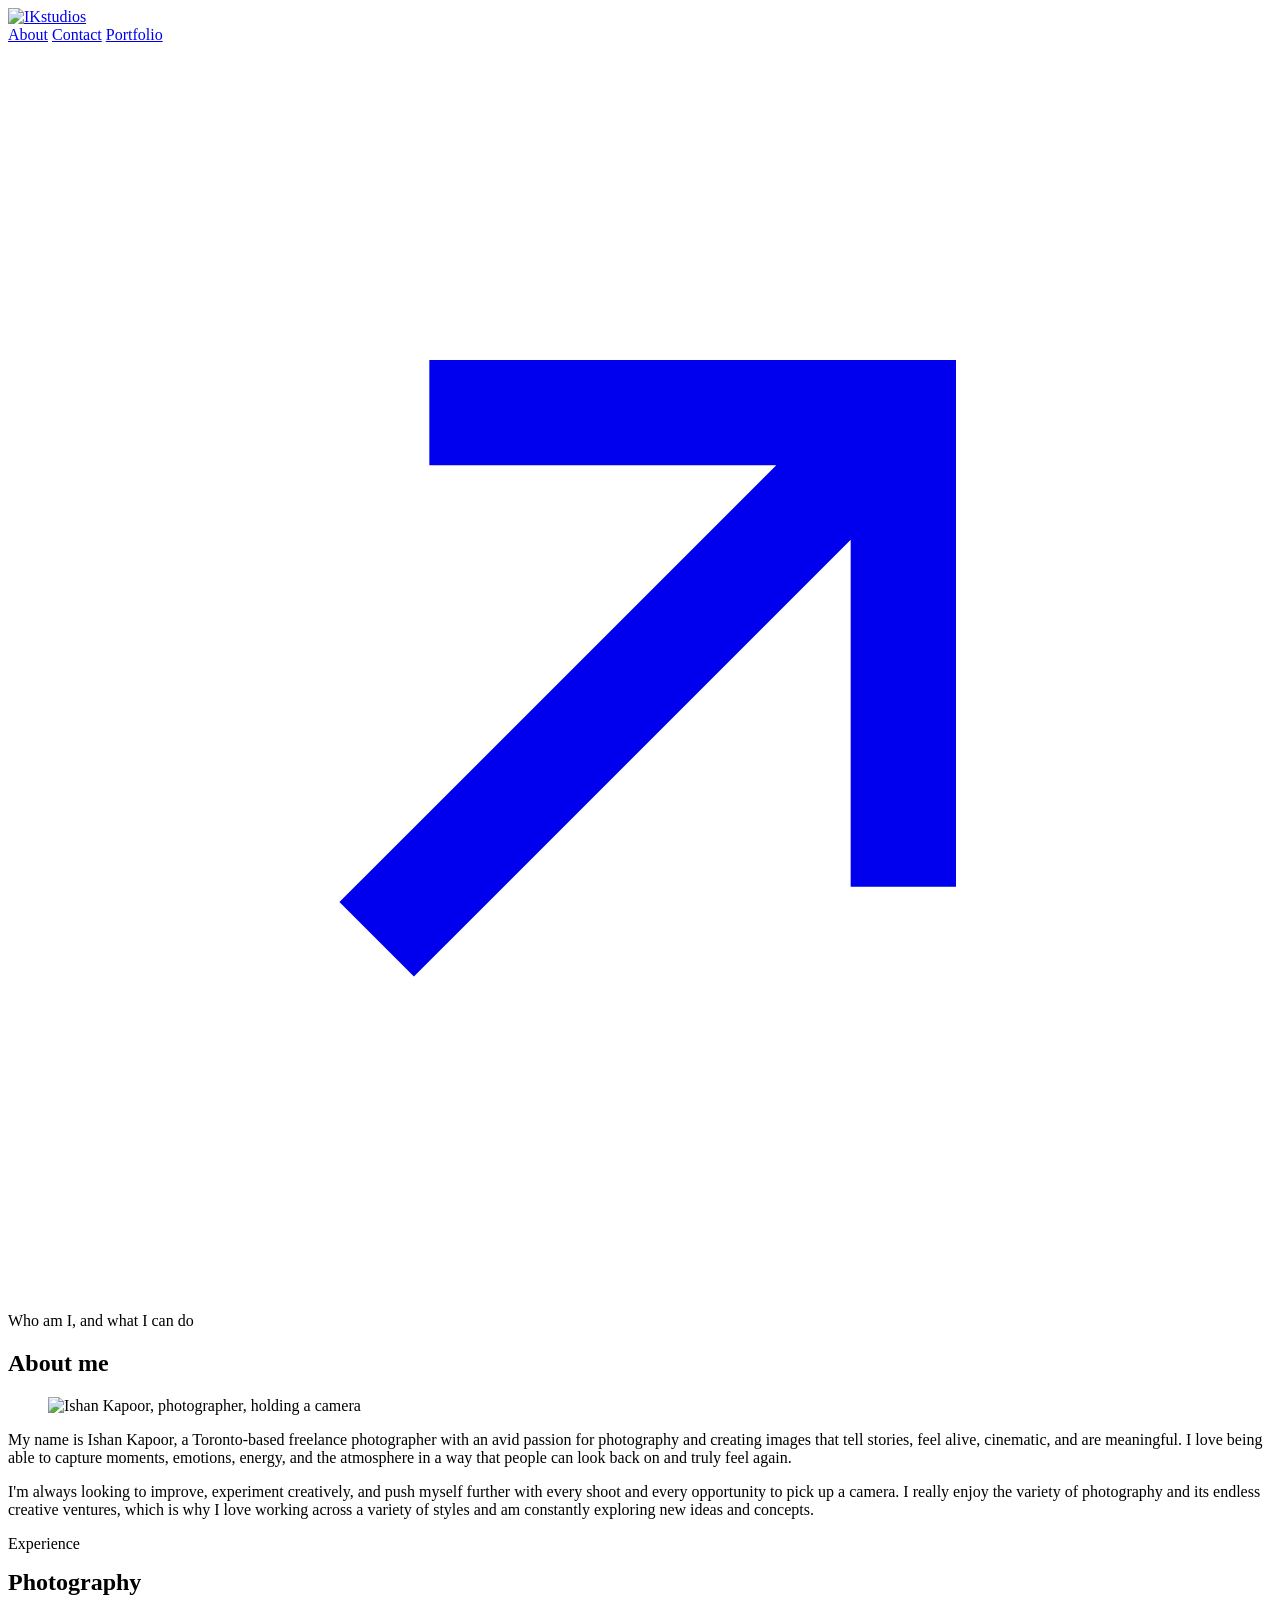
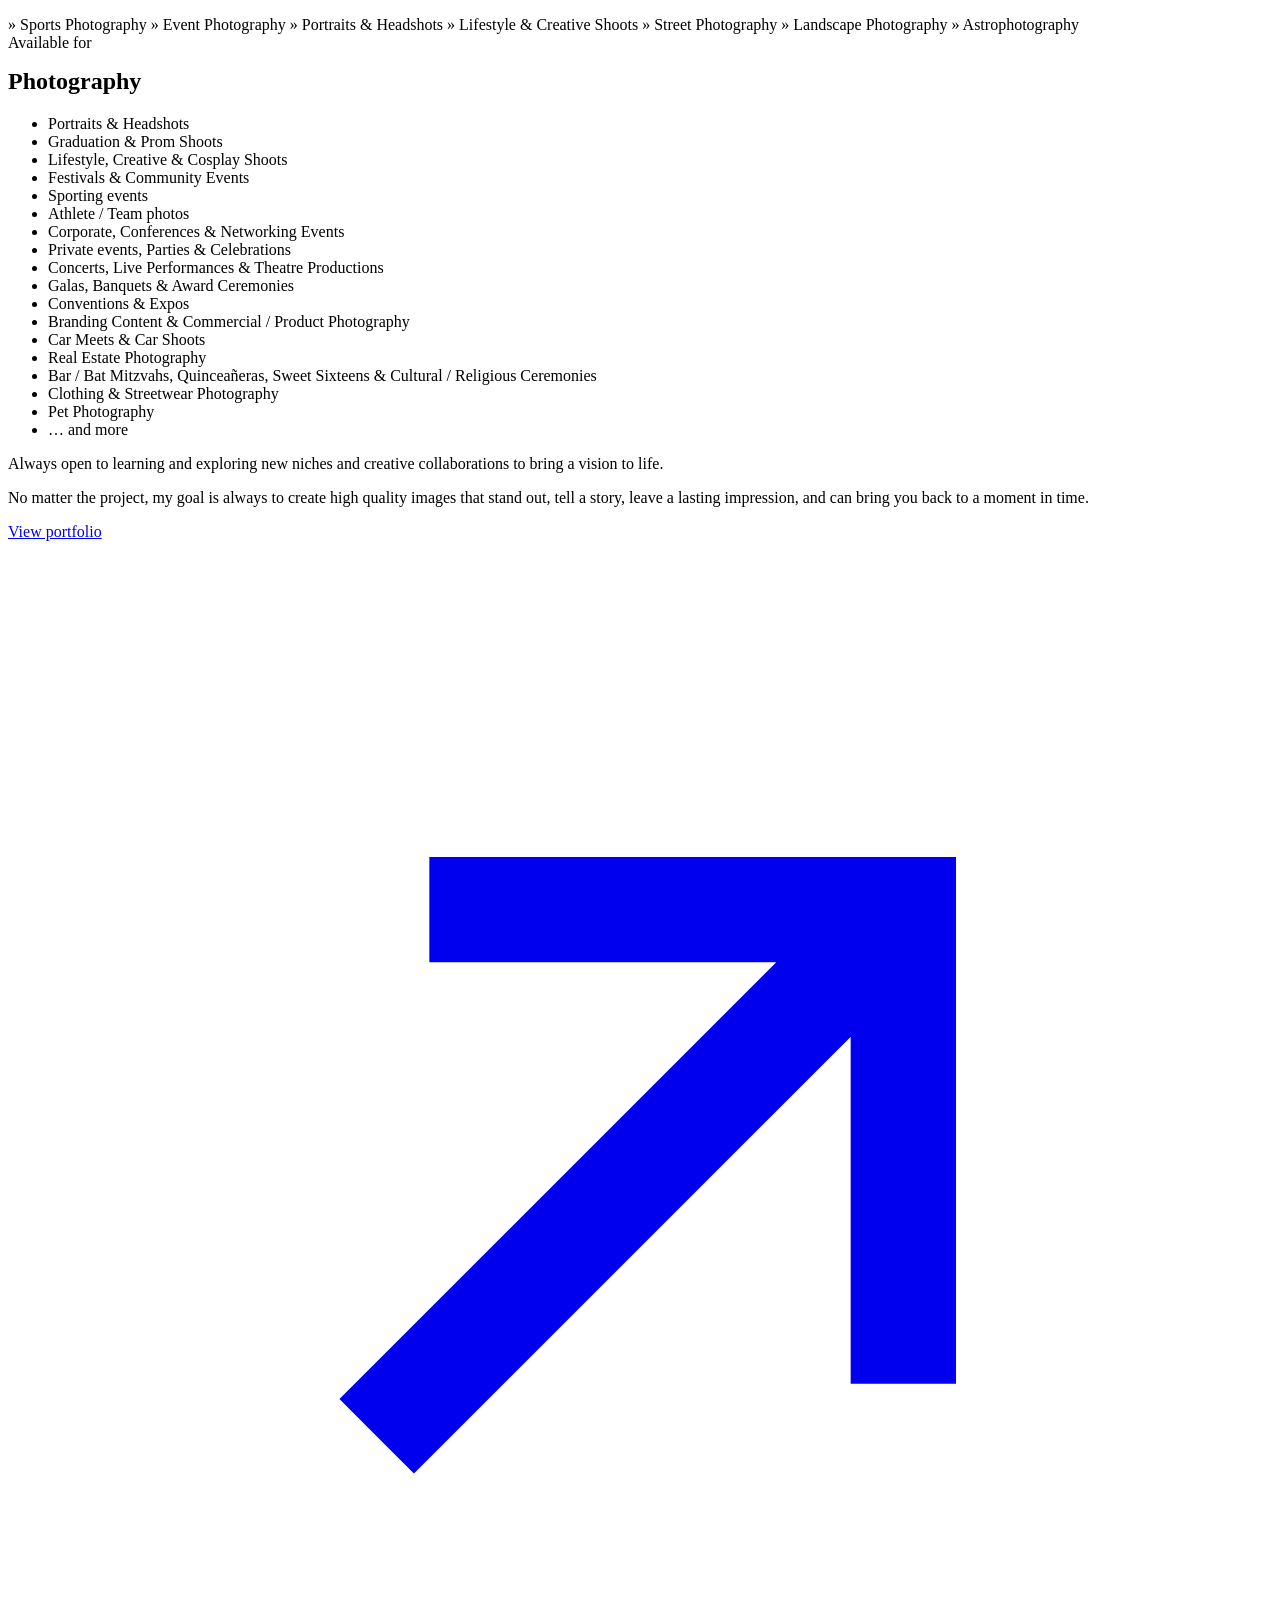
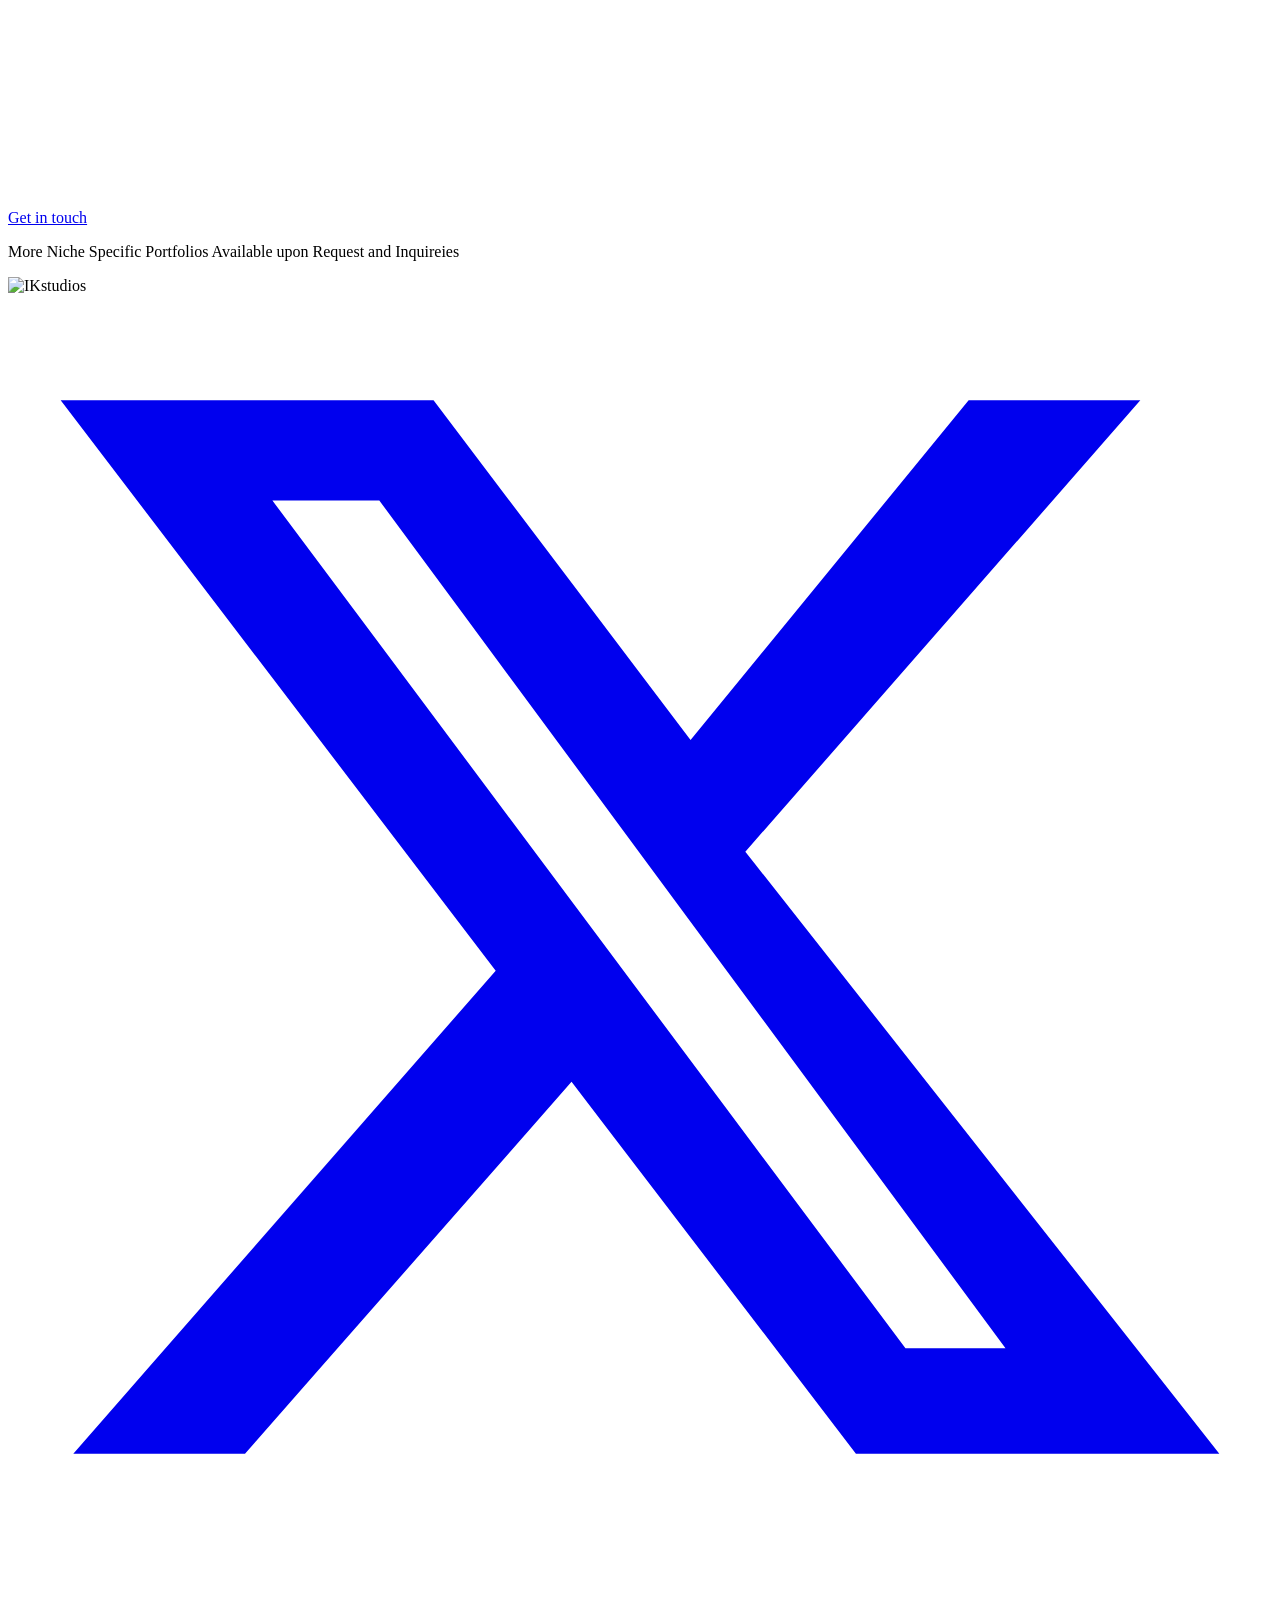
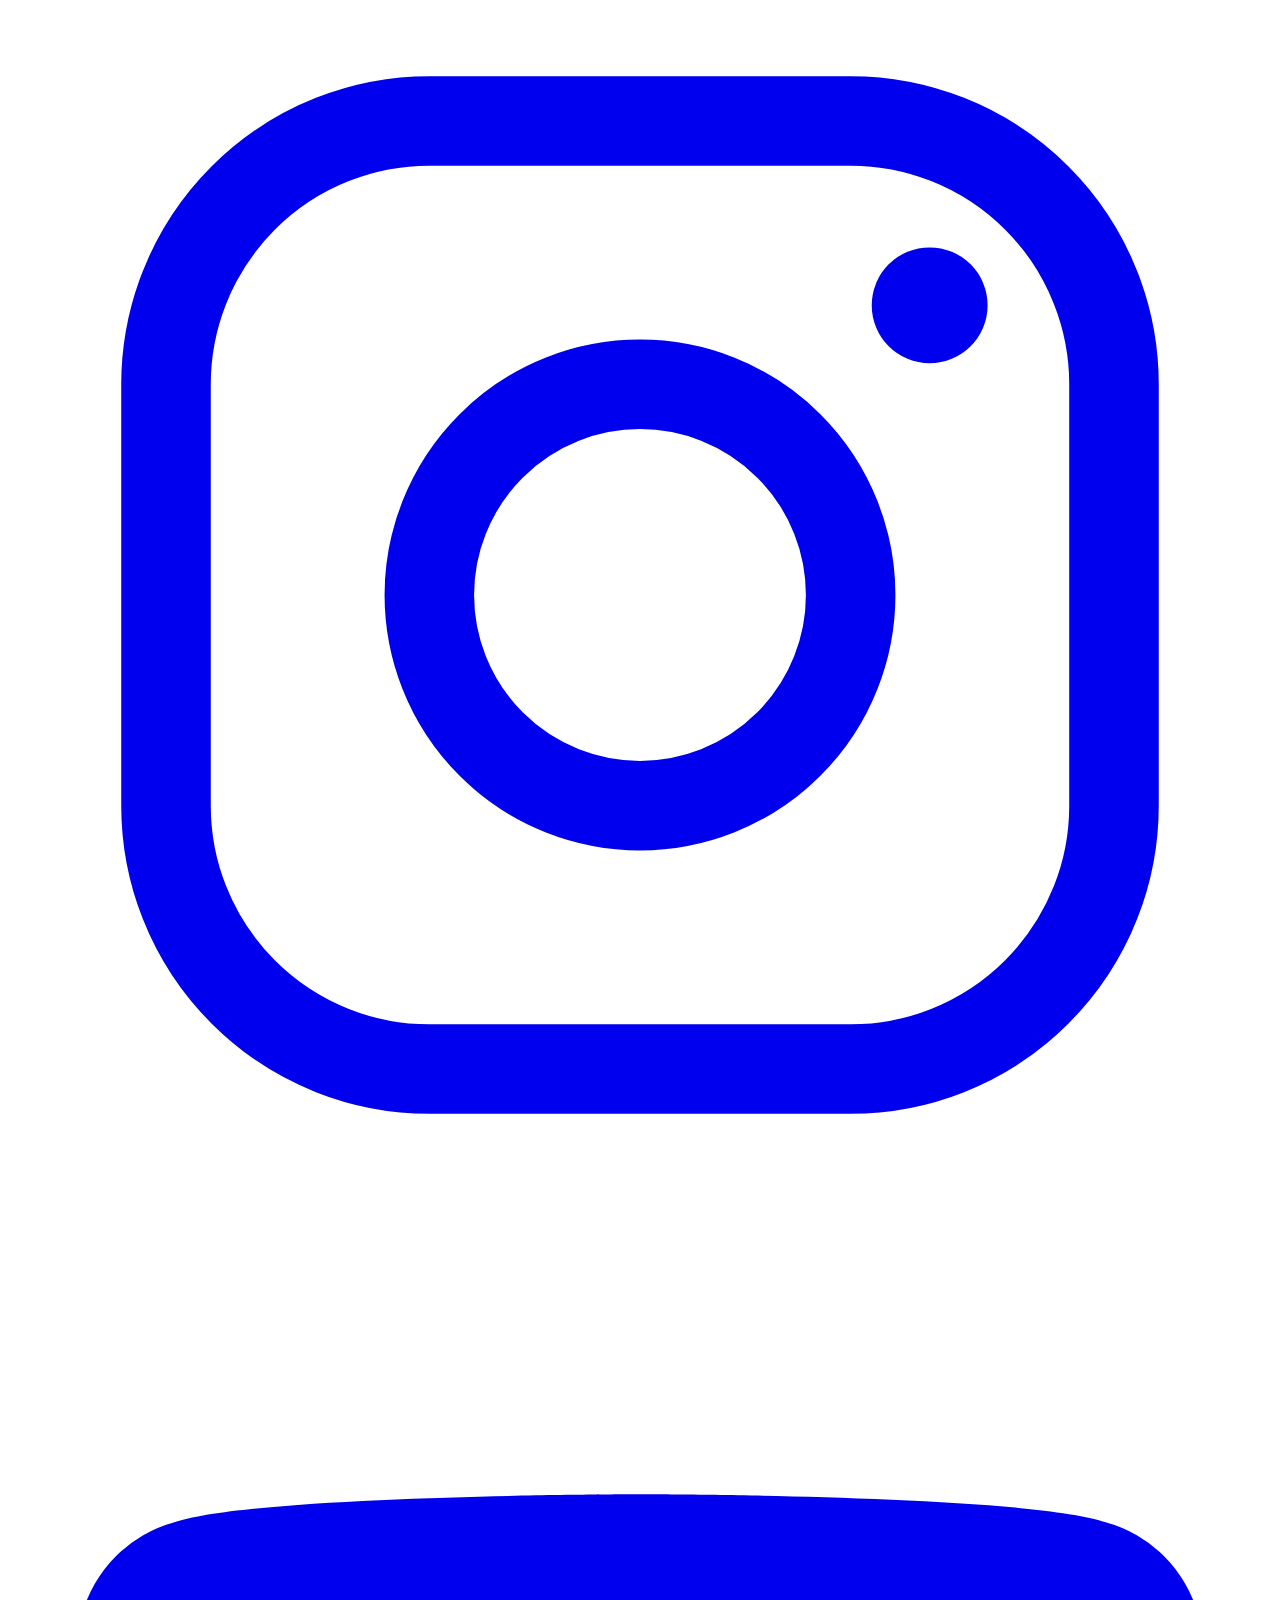
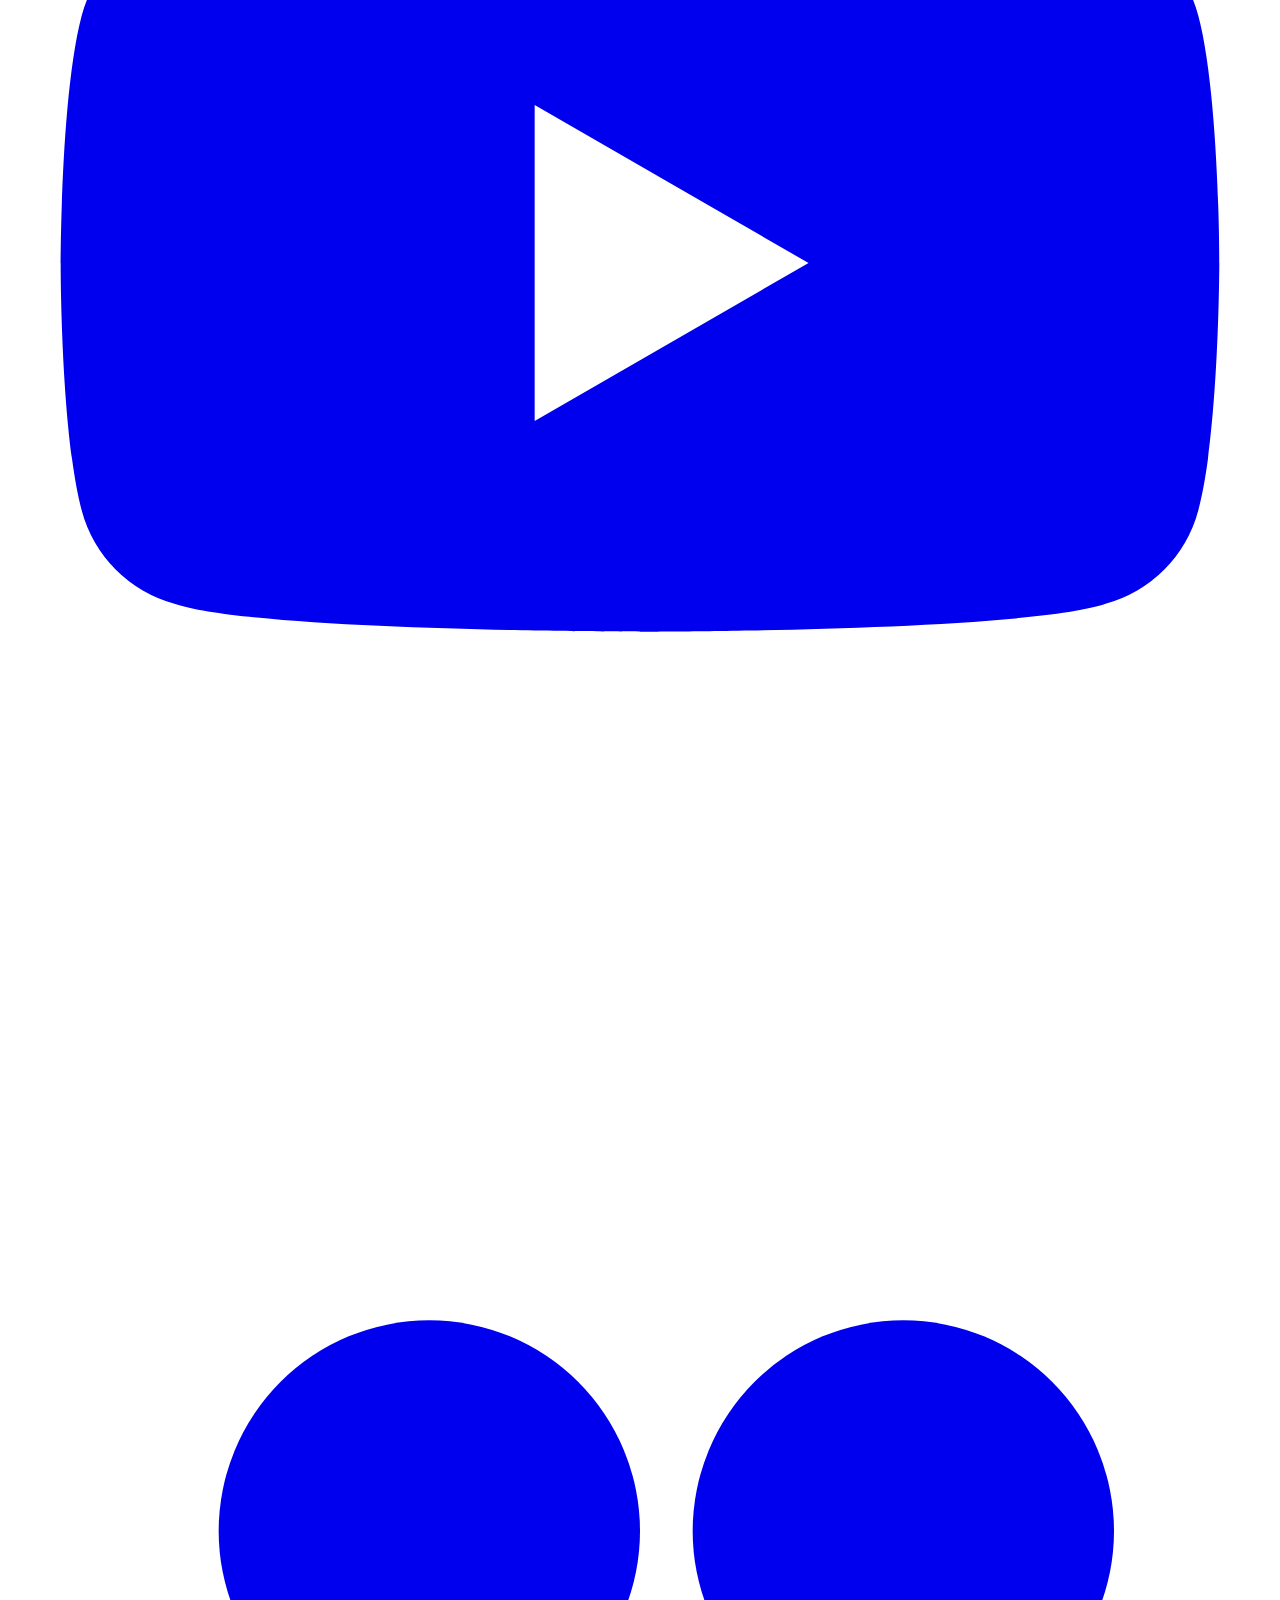
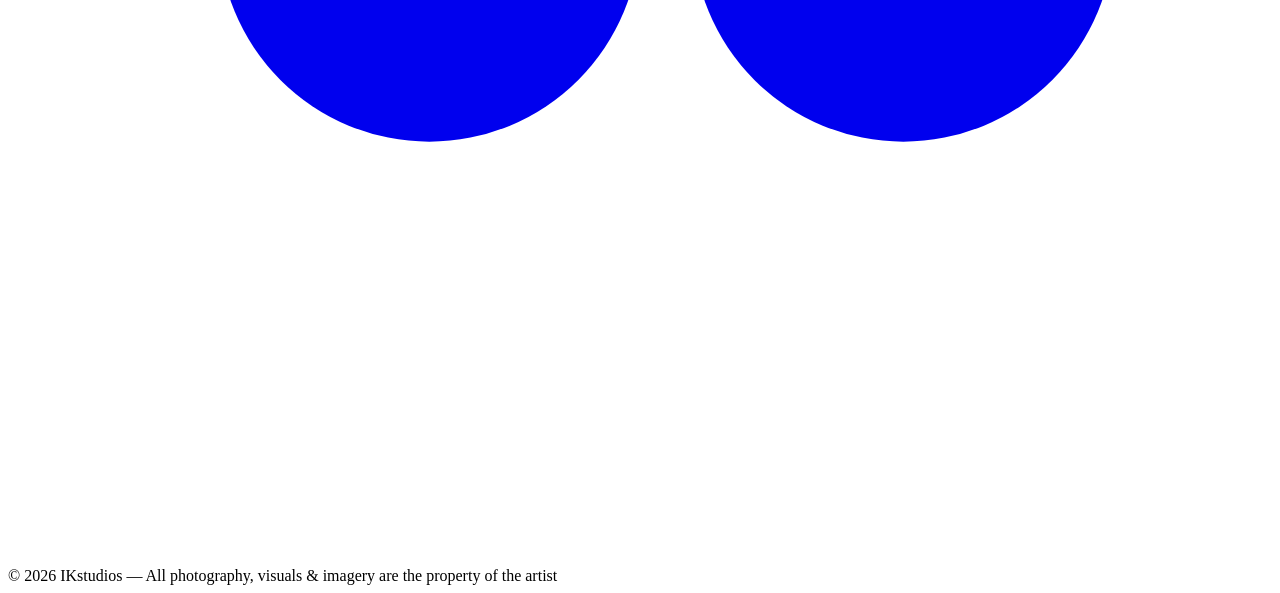
==== about.html @ ac799531 "Add files via upload" ====
<!DOCTYPE html>
<html lang="en">
<head>
<meta charset="UTF-8">
<meta name="viewport" content="width=device-width, initial-scale=1">
<title>About — IKstudios | Ishan Kapoor</title>
<meta name="description" content="Ishan Kapoor is a Toronto-based freelance photographer creating cinematic images that tell stories across sports, events, portraits, street, landscape and astrophotography.">
<link rel="icon" href="data:image/svg+xml,%3Csvg xmlns='http://www.w3.org/2000/svg' viewBox='0 0 32 32'%3E%3Crect width='32' height='32' rx='7' fill='%23000'/%3E%3Ctext x='16' y='22' font-family='Arial' font-size='15' font-weight='bold' fill='%230084ff' text-anchor='middle'%3EIK%3C/text%3E%3C/svg%3E">
<link rel="preconnect" href="https://fonts.googleapis.com">
<link rel="preconnect" href="https://fonts.gstatic.com" crossorigin>
<link href="https://fonts.googleapis.com/css2?family=Bricolage+Grotesque:opsz,wght@12..96,600;12..96,700;12..96,800&family=Manrope:wght@400;500;600;700&family=Space+Mono:wght@400;700&display=swap" rel="stylesheet">
<link rel="stylesheet" href="assets/css/styles.css">
</head>
<body>

<!-- ============ NAV ============ -->
<header class="nav">
  <div class="nav__inner">
    <a class="brand" href="index.html" aria-label="IKstudios home">
      <img class="brand__logo" src="assets/img/logo-mark.png" alt="IKstudios">
    </a>
    <nav class="nav__links" aria-label="Primary">
      <a href="about.html" data-page="about.html">About</a>
      <a href="contact.html" data-page="contact.html">Contact</a>
      <a class="ext" href="https://www.flickr.com/photos/vtkrrishblazephotography/albums" target="_blank" rel="noopener">
        Portfolio
        <svg viewBox="0 0 24 24" fill="none" stroke="currentColor" stroke-width="2"><path d="M7 17 17 7M8 7h9v9"/></svg>
      </a>
    </nav>
  </div>
</header>

<main class="page">

  <!-- ============ HEADER ============ -->
  <section class="pagehead">
    <div class="pagehead__leak" aria-hidden="true"></div>
    <div class="wrap">
      <span class="eyebrow">Who am I, and what I can do</span>
      <h1>About me</h1>
    </div>
  </section>

  <div class="reelband" aria-hidden="true"><div class="reel reel--band" data-reel></div></div>

  <!-- ============ INTRO ============ -->
  <section class="section">
    <div class="wrap">
      <div class="about__intro">
        <!-- ============ INTRO ============ -->
        <figure class="about__photo reveal">
          <img src="assets/img/about.jpg" alt="Ishan Kapoor,  photographer, holding a camera">
        </figure>

        <div class="prose reveal">
          <p>My name is Ishan Kapoor, a Toronto-based freelance photographer with an avid passion for photography and creating images that tell stories, feel alive, cinematic, and are meaningful. I love being able to capture moments, emotions, energy, and the atmosphere in a way that people can look back on and truly feel again.</p>
          <p>I'm always looking to improve, experiment creatively, and push myself further with every shoot and every opportunity to pick up a camera. I really enjoy the variety of photography and its endless creative ventures, which is why I love working across a variety of styles and am constantly exploring new ideas and concepts.</p>
        </div>
      </div>

      <!-- ============ SPECIALTIES ============ -->
      <div class="specialties reveal">
        <span class="eyebrow">Experience</span>
        <h2 style="margin-top:1rem">Photography</h2>
        <div class="chips">
          <span class="chip"><span class="n">&raquo;</span> Sports Photography</span>
          <span class="chip"><span class="n">&raquo;</span> Event Photography</span>
          <span class="chip"><span class="n">&raquo;</span> Portraits &amp; Headshots</span>
          <span class="chip"><span class="n">&raquo;</span> Lifestyle &amp; Creative Shoots</span>
          <span class="chip"><span class="n">&raquo;</span> Street Photography</span>
          <span class="chip"><span class="n">&raquo;</span> Landscape Photography</span>
          <span class="chip"><span class="n">&raquo;</span> Astrophotography</span>
        </div>
      </div>

      <!-- ============ SERVICES ============ -->
      <div class="services reveal">
        <span class="eyebrow">Available for</span>
        <h2 style="margin-top:1rem">Photography</h2>
        <ul class="services__grid">
          <li>Portraits &amp; Headshots</li>
          <li>Graduation &amp; Prom Shoots</li>
          <li>Lifestyle, Creative &amp; Cosplay Shoots</li>
          <li>Festivals &amp; Community Events</li>
          <li>Sporting events</li>
          <li>Athlete / Team photos</li>
          <li>Corporate, Conferences &amp; Networking Events</li>
          <li>Private events, Parties &amp; Celebrations</li>
          <li>Concerts, Live Performances &amp; Theatre Productions</li>
          <li>Galas, Banquets &amp; Award Ceremonies</li>
          <li>Conventions &amp; Expos</li>
          <li>Branding Content &amp; Commercial / Product Photography</li>
          <li>Car Meets &amp; Car Shoots</li>
          <li>Real Estate Photography</li>
          <li>Bar / Bat Mitzvahs, Quinceañeras, Sweet Sixteens &amp; Cultural / Religious Ceremonies</li>
          <li>Clothing &amp; Streetwear Photography</li>
          <li>Pet Photography</li>
          <li>… and more</li>
        </ul>
        <p class="services__note">Always open to learning and exploring new niches and creative collaborations to bring a vision to life.</p>
      </div>

      <!-- ============ CLOSING ============ -->
      <div class="about__closing reveal">
        <p>No matter the project, my goal is always to create high quality images that stand out, tell a story, leave a lasting impression, and can bring you back to a moment in time.</p>
        <div class="cta">
          <a class="btn btn--primary" href="https://www.flickr.com/photos/vtkrrishblazephotography/albums" target="_blank" rel="noopener">
            View portfolio
            <svg viewBox="0 0 24 24" fill="none" stroke="currentColor" stroke-width="2"><path d="M7 17 17 7M8 7h9v9"/></svg>
          </a>
          <a class="btn btn--ghost" href="contact.html">Get in touch</a>
        </div>
        <p class="small">More Niche Specific Portfolios Available upon Request and Inquireies</p>
      </div>
    </div>
  </section>
</main>

<!-- ============ FOOTER ============ -->
<footer class="footer">
  <div class="wrap footer__inner">
    <div>
      <img class="footer__logo" src="assets/img/logo.png" alt="IKstudios">
    </div>
    <nav class="socials" aria-label="Social links">
      <a href="https://x.com/_ikstudios_" target="_blank" rel="noopener" aria-label="X"><svg viewBox="0 0 24 24" fill="currentColor"><path d="M18.24 2H21.5l-7.5 8.57L23 22h-6.9l-5.4-7.06L4.5 22H1.24l8.02-9.17L1 2h7.08l4.88 6.45L18.24 2Zm-1.2 18h1.9L7.05 3.9H5.02l12.02 16.1Z"/></svg></a>
      <a href="https://www.instagram.com/_ikstudios_/" target="_blank" rel="noopener" aria-label="Instagram"><svg viewBox="0 0 24 24" fill="none" stroke="currentColor" stroke-width="1.7"><rect x="3" y="3" width="18" height="18" rx="5"/><circle cx="12" cy="12" r="4"/><circle cx="17.5" cy="6.5" r="1.1" fill="currentColor" stroke="none"/></svg></a>
      <a href="https://www.youtube.com/@ikstudios23" target="_blank" rel="noopener" aria-label="YouTube"><svg viewBox="0 0 24 24" fill="currentColor"><path d="M23 12s0-3.2-.4-4.7a2.5 2.5 0 0 0-1.76-1.77C19.28 5 12 5 12 5s-7.28 0-8.84.53A2.5 2.5 0 0 0 1.4 7.3C1 8.8 1 12 1 12s0 3.2.4 4.7a2.5 2.5 0 0 0 1.76 1.77C4.72 19 12 19 12 19s7.28 0 8.84-.53a2.5 2.5 0 0 0 1.76-1.77C23 15.2 23 12 23 12Zm-13 3V9l5.2 3L10 15Z"/></svg></a>
      <a href="https://www.flickr.com/people/vtkrrishblazephotography/" target="_blank" rel="noopener" aria-label="Flickr"><svg viewBox="0 0 24 24" fill="currentColor"><circle cx="8" cy="12" r="4"/><circle cx="17" cy="12" r="4"/></svg></a>
    </nav>
    <div class="footer__legal">© <span data-year>2026</span> IKstudios — All photography, visuals  &amp; imagery are the property of the artist</div>
  </div>
</footer>

<script src="assets/js/config.js"></script>
<script src="assets/js/filmreel.js"></script>
<script src="assets/js/main.js"></script>
</body>
</html>
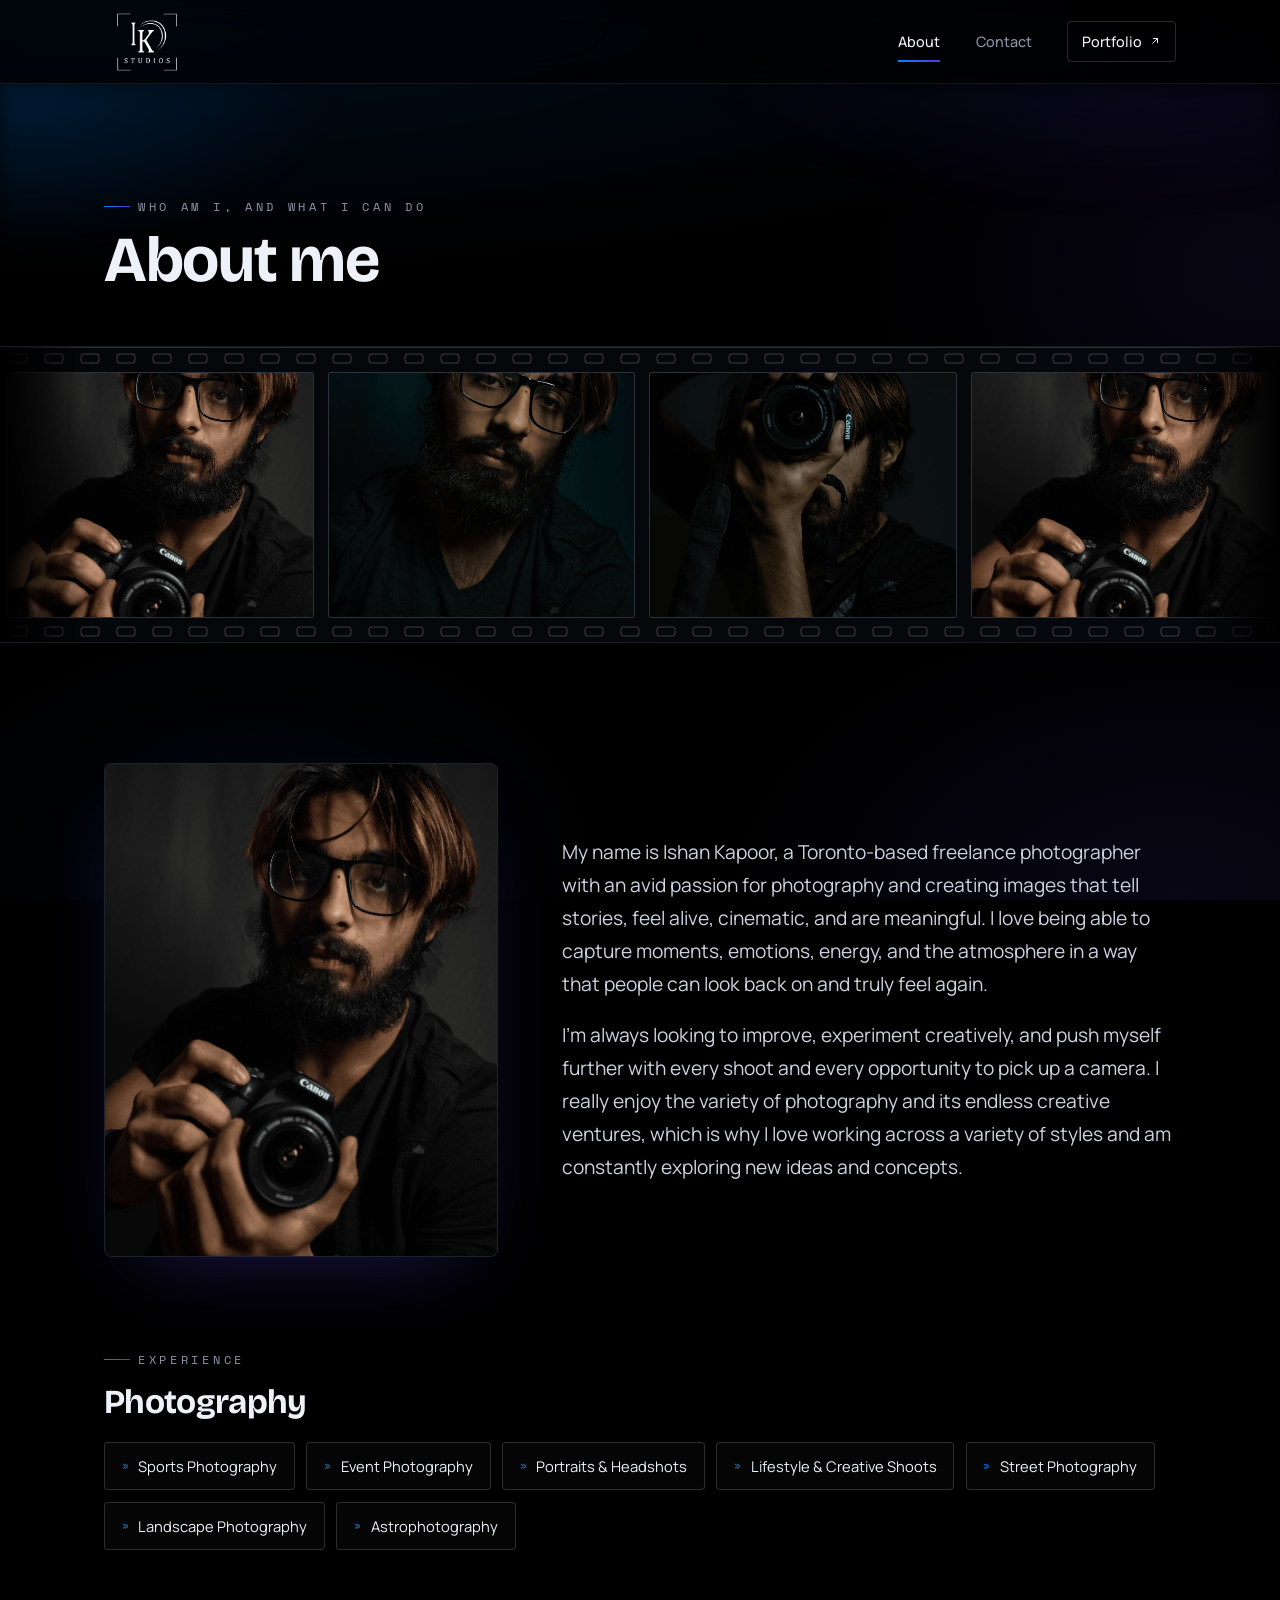
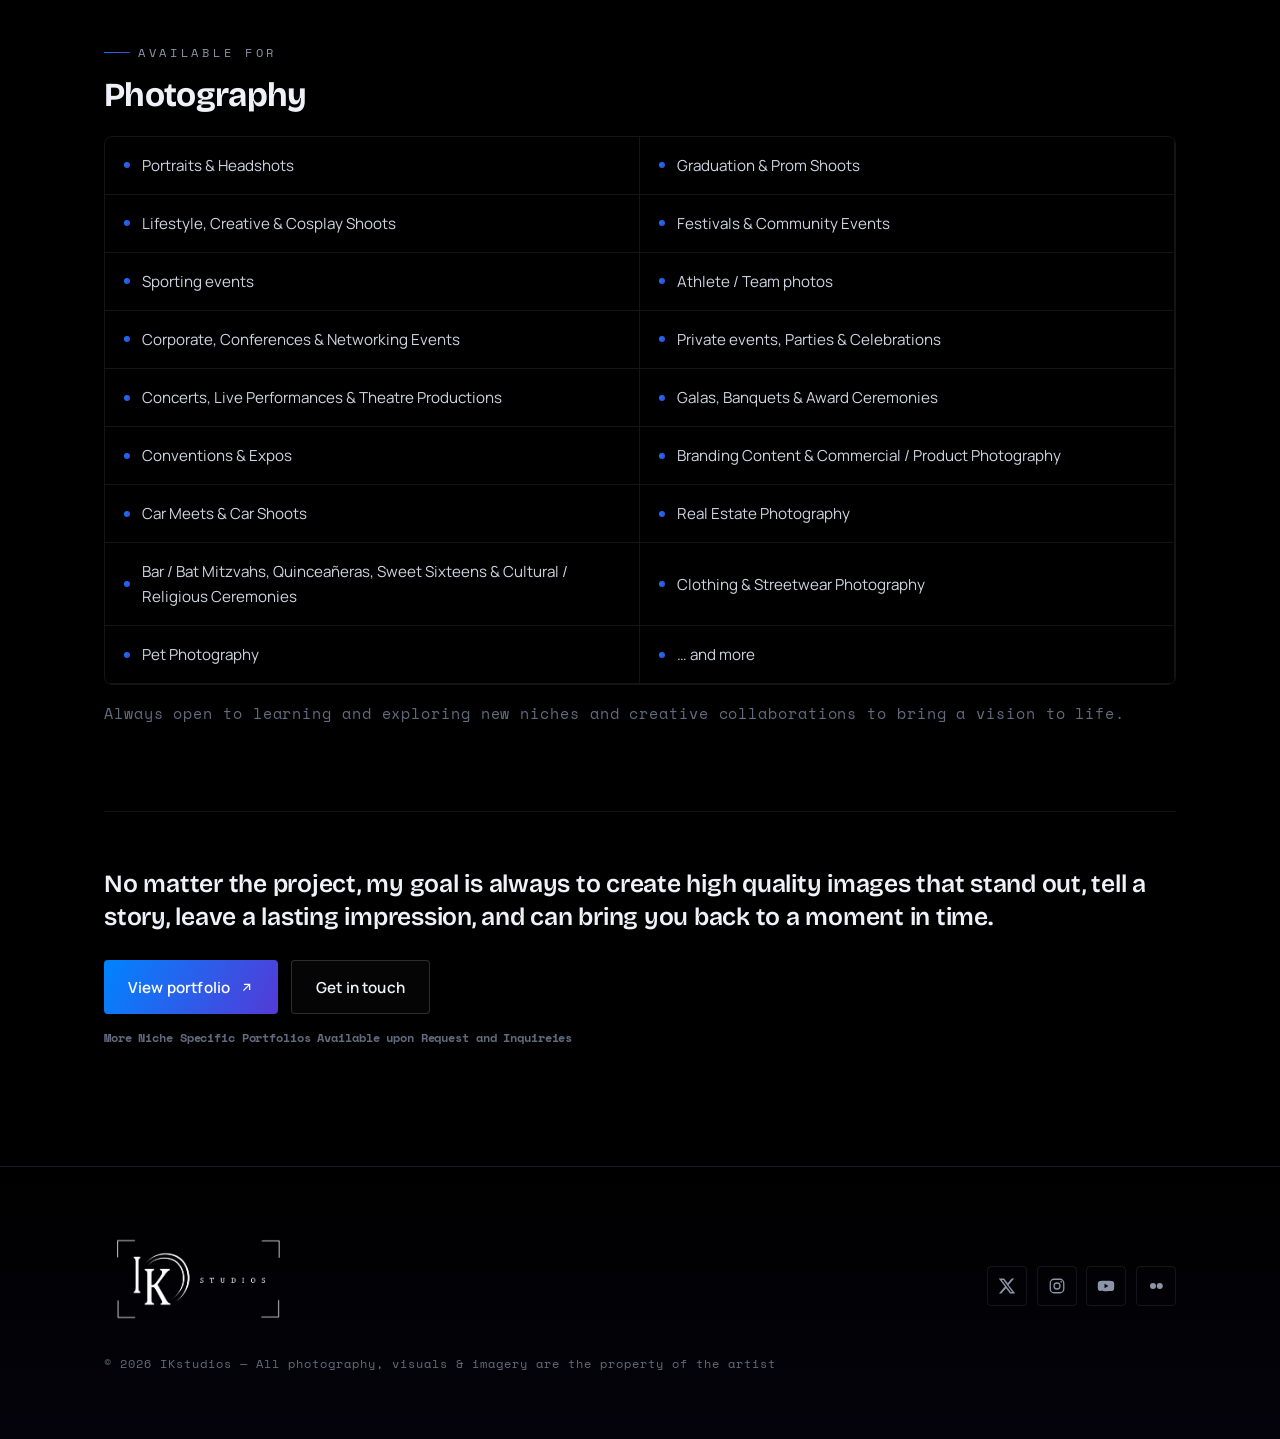
==== commit ff476392: "Add files via upload" ====
--- a/about.html
+++ b/about.html
@@ -3,8 +3,8 @@
 <head>
 <meta charset="UTF-8">
 <meta name="viewport" content="width=device-width, initial-scale=1">
-<title>About — IKstudios | Ishan Kapoor</title>
-<meta name="description" content="Ishan Kapoor is a Toronto-based freelance photographer creating cinematic images that tell stories across sports, events, portraits, street, landscape and astrophotography.">
+<title>About — IKstudios</title>
+<meta name="description" content="What is IKstudios.">
 <link rel="icon" href="data:image/svg+xml,%3Csvg xmlns='http://www.w3.org/2000/svg' viewBox='0 0 32 32'%3E%3Crect width='32' height='32' rx='7' fill='%23000'/%3E%3Ctext x='16' y='22' font-family='Arial' font-size='15' font-weight='bold' fill='%230084ff' text-anchor='middle'%3EIK%3C/text%3E%3C/svg%3E">
 <link rel="preconnect" href="https://fonts.googleapis.com">
 <link rel="preconnect" href="https://fonts.gstatic.com" crossorigin>
--- a/assets/css/styles.css
+++ b/assets/css/styles.css
@@ -0,0 +1,530 @@
+/* ============================================================
+   IKSTUDIOS — Ishan Kapoor
+   Design system + components
+   Palette: black #000000 / blue #0084ff / purple #543ad6
+   Type:  Bricolage Grotesque (display) · Manrope (body) · Space Mono (data)
+   ============================================================ */
+
+/* ---------- Tokens ---------- */
+:root{
+  /* color */
+  --ink:#000000;
+  --panel:#07090f;
+  --panel-2:#0b0f18;
+  --line:rgba(255,255,255,.08);
+  --line-strong:rgba(255,255,255,.16);
+  --paper:#eef2f8;
+  --muted:#8b95a7;
+  --muted-2:#616b7e;
+
+  --blue:#0084ff;
+  --purple:#543ad6;
+  --blue-soft:rgba(0,132,255,.14);
+  --blue-glow:rgba(0,132,255,.55);
+  --purple-glow:rgba(84,58,214,.45);
+  --grad:linear-gradient(118deg,var(--blue) 0%,var(--purple) 100%);
+  --grad-soft:linear-gradient(118deg,rgba(0,132,255,.16),rgba(84,58,214,.16));
+
+  /* type */
+  --f-display:"Bricolage Grotesque","Manrope",system-ui,sans-serif;
+  --f-body:"Manrope",system-ui,-apple-system,Segoe UI,Roboto,sans-serif;
+  --f-mono:"Space Mono","SFMono-Regular",Menlo,Consolas,monospace;
+
+  /* rhythm */
+  --r:8px;
+  --r-sm:4px;
+  --nav-h:84px;
+  --edge:clamp(20px,5vw,64px);      /* page side padding */
+  --maxw:1200px;
+  --ease:cubic-bezier(.22,.61,.36,1);
+}
+
+/* ---------- Reset ---------- */
+*,*::before,*::after{box-sizing:border-box;margin:0;padding:0}
+html{scroll-behavior:smooth;-webkit-text-size-adjust:100%}
+body{
+  font-family:var(--f-body);
+  background:var(--ink);
+  color:var(--paper);
+  line-height:1.65;
+  font-weight:400;
+  -webkit-font-smoothing:antialiased;
+  text-rendering:optimizeLegibility;
+  overflow-x:hidden;
+  min-height:100vh;
+}
+img{display:block;max-width:100%;height:auto}
+a{color:inherit;text-decoration:none}
+button{font-family:inherit;cursor:pointer;border:none;background:none;color:inherit}
+::selection{background:var(--blue);color:#fff}
+
+/* subtle blue/purple ambience over the black — sits behind all content */
+body::before{
+  content:"";position:fixed;inset:0;z-index:-1;pointer-events:none;
+  background:
+    radial-gradient(158% 48% at 6% 2%,rgba(0,132,255,.10),transparent 60%),
+    radial-gradient(50% 50% at 98% 30%,rgba(84,58,214,.09),transparent 62%),
+    radial-gradient(60% 55% at 92% 100%,rgba(84,58,214,.10),transparent 60%),
+    radial-gradient(45% 45% at 20% 96%,rgba(0,132,255,.06),transparent 60%);
+}
+
+/* ---------- Type primitives ---------- */
+.eyebrow{
+  font-family:var(--f-mono);
+  font-size:.72rem;
+  letter-spacing:.32em;
+  text-transform:uppercase;
+  color:var(--muted);
+  display:inline-flex;
+  align-items:center;
+  gap:.7em;
+}
+.eyebrow::before{
+  content:"";
+  width:26px;height:1px;
+  background:var(--grad);
+  display:inline-block;
+}
+h1,h2,h3{font-family:var(--f-display);font-weight:700;line-height:1.04;letter-spacing:-.02em}
+.mono{font-family:var(--f-mono)}
+
+/* ---------- Layout helpers ---------- */
+.wrap{width:100%;max-width:var(--maxw);margin-inline:auto;padding-inline:var(--edge)}
+.section{padding-block:clamp(64px,10vw,120px);position:relative}
+.stack>*+*{margin-top:1.1rem}
+
+/* ============================================================
+   NAV
+   ============================================================ */
+.nav{
+  position:fixed;top:0;left:0;right:0;z-index:60;
+  height:var(--nav-h);
+  display:flex;align-items:center;
+  background:rgba(0,0,0,.55);
+  backdrop-filter:blur(14px) saturate(120%);
+  -webkit-backdrop-filter:blur(14px) saturate(120%);
+  border-bottom:1px solid var(--line);
+  transition:background .3s var(--ease),border-color .3s var(--ease);
+}
+.nav__inner{width:100%;max-width:var(--maxw);margin-inline:auto;padding-inline:var(--edge);
+  display:flex;align-items:center;justify-content:space-between;gap:1rem}
+.brand{display:inline-flex;align-items:center;gap:.6rem;letter-spacing:.02em}
+.brand__mark{
+  width:34px;height:34px;flex:none;border-radius:6px;
+  display:grid;place-items:center;
+  background:var(--panel-2);
+  border:1px solid var(--line-strong);
+  position:relative;overflow:hidden;
+}
+.brand__mark::after{content:"";position:absolute;inset:0;background:var(--grad);opacity:.16}
+.brand__mark span{font-family:var(--f-display);font-weight:800;font-size:.95rem;position:relative;z-index:1}
+.brand__name{font-family:var(--f-display);font-weight:700;font-size:1.02rem;letter-spacing:.06em}
+.brand__name b{background:var(--grad);-webkit-background-clip:text;background-clip:text;color:transparent}
+/* If you add a logo image, use: <img class="brand__logo" src="assets/img/logo.png" alt="IKstudios"> */
+.brand__logo{height:clamp(86px,7.5vw,66px);width:auto;display:block}
+
+.nav__links{display:flex;align-items:center;gap:clamp(1rem,3vw,2.2rem)}
+.nav__links a{
+  font-size:.9rem;font-weight:500;color:var(--muted);
+  position:relative;padding:.4rem 0;
+  transition:color .25s var(--ease);
+}
+.nav__links a:hover{color:var(--paper)}
+.nav__links a::after{
+  content:"";position:absolute;left:0;bottom:-2px;height:2px;width:0;
+  background:var(--grad);transition:width .28s var(--ease);
+}
+.nav__links a:hover::after,.nav__links a[aria-current="page"]::after{width:100%}
+.nav__links a[aria-current="page"]{color:var(--paper)}
+.nav__links a.ext::after{display:none}
+.nav__links a.ext{
+  color:var(--paper);
+  border:1px solid var(--line-strong);border-radius:var(--r-sm);
+  padding:.5rem .9rem;
+  display:inline-flex;align-items:center;gap:.4rem;
+  transition:border-color .25s var(--ease),background .25s var(--ease);
+}
+.nav__links a.ext:hover{border-color:var(--blue);background:var(--blue-soft)}
+.nav__links a.ext svg{width:12px;height:12px}
+
+/* ============================================================
+   BUTTONS
+   ============================================================ */
+.btn{
+  --pad-y:.85rem;--pad-x:1.5rem;
+  display:inline-flex;align-items:center;justify-content:center;gap:.55rem;
+  padding:var(--pad-y) var(--pad-x);
+  font-family:var(--f-body);font-weight:600;font-size:.95rem;letter-spacing:.01em;
+  border-radius:var(--r-sm);
+  transition:transform .22s var(--ease),box-shadow .28s var(--ease),
+             border-color .25s var(--ease),background .25s var(--ease);
+  will-change:transform;
+  white-space:nowrap;
+}
+.btn svg{width:15px;height:15px;flex:none}
+.btn:focus-visible{outline:2px solid var(--blue);outline-offset:3px}
+
+.btn--primary{
+  color:#fff;
+  background:var(--grad);
+  box-shadow:0 0 0 0 var(--blue-glow);
+}
+.btn--primary:hover{transform:translateY(-2px);box-shadow:0 12px 34px -12px var(--blue-glow)}
+
+.btn--ghost{
+  color:var(--paper);
+  border:1px solid var(--line-strong);
+  background:rgba(255,255,255,.02);
+}
+.btn--ghost:hover{transform:translateY(-2px);border-color:var(--blue);
+  box-shadow:0 12px 30px -16px var(--blue-glow);background:var(--blue-soft)}
+
+.btn--block{width:100%}
+
+/* ============================================================
+   HOME — HERO with film-reel background
+   ============================================================ */
+.hero{
+  position:relative;
+  min-height:100vh;
+  min-height:100svh;
+  display:grid;
+  place-items:center;
+  padding-top:var(--nav-h);
+  overflow:hidden;
+  isolation:isolate;
+}
+
+/* moving reel layer */
+.hero__bg{position:absolute;inset:0;z-index:0;overflow:hidden}
+/* dark scrim so text always reads over the moving photos */
+.hero__scrim{
+  position:absolute;inset:0;z-index:1;pointer-events:none;
+  background:
+    radial-gradient(120% 90% at 50% 44%,rgba(0,0,0,.20) 0%,rgba(0,0,0,.58) 62%,rgba(0,0,0,.92) 100%),
+    linear-gradient(180deg,rgba(0,0,0,.78) 0%,rgba(0,0,0,.16) 32%,rgba(0,0,0,.42) 78%,#000 100%);
+}
+/* blue→purple cinematic light-leak — the signature tie between palette + film */
+.hero__leak{
+  position:absolute;inset:-10%;z-index:2;pointer-events:none;
+  background:
+    radial-gradient(46% 56% at 12% 16%,rgba(0,132,255,.72),transparent 70%),
+    radial-gradient(52% 62% at 88% 86%,rgba(84,58,214,.68),transparent 72%);
+  opacity:.33;mix-blend-mode:screen;filter:blur(22px);
+}
+
+.hero__content{
+  position:relative;z-index:3;
+  text-align:center;
+  display:flex;flex-direction:column;align-items:center;
+  padding:calc(var(--nav-h) + 24px) var(--edge) 96px;
+  width:100%;max-width:640px;margin-inline:auto;
+}
+
+/* portrait */
+.portrait{
+  position:relative;width:clamp(140px,20vw,190px);aspect-ratio:1;margin-bottom:1.6rem;
+  border-radius:14px;padding:2px;background:var(--grad);
+  box-shadow:0 20px 60px -24px var(--blue-glow);
+}
+.portrait__inner{
+  width:100%;height:100%;border-radius:12px;overflow:hidden;
+  background:var(--panel-2);display:grid;place-items:center;position:relative;
+}
+.portrait__inner img{width:100%;height:100%;object-fit:cover}
+.portrait__ph{display:flex;flex-direction:column;align-items:center;gap:.5rem;color:var(--muted-2);padding:1rem;text-align:center}
+.portrait__ph svg{width:34px;height:34px;opacity:.6}
+.portrait__ph small{font-family:var(--f-mono);font-size:.6rem;letter-spacing:.12em;line-height:1.5}
+
+/* hero portrait — sits above the lockup on small screens, anchored to the side on large ones */
+.hero__portrait{display:flex;justify-content:center;margin-bottom:2rem}
+.hero__portrait .portrait{width:clamp(150px,44vw,215px);aspect-ratio:4/5;margin:0}
+@media (min-width:1080px){
+  .hero__portrait{
+    position:absolute;z-index:2;top:50%;right:clamp(24px,5vw,72px);
+    transform:translateY(-50%);margin:0;pointer-events:none;
+  }
+  .hero__portrait .portrait{width:clamp(220px,20vw,300px)}
+}
+
+/* brand lockup in hero */
+.hero__logo{margin-bottom:1rem}
+.hero__logo img{height:clamp(88px,20vw,208px);width:auto;margin-inline:auto;display:block;
+  filter:drop-shadow(0 22px 55px rgba(0,132,255,.20))}
+.hero__wordmark{
+  font-family:var(--f-display);font-weight:800;
+  font-size:clamp(1.6rem,4.5vw,2.5rem);letter-spacing:.14em;
+  line-height:1;margin-bottom:.2rem;
+}
+.hero__wordmark b{background:var(--grad);-webkit-background-clip:text;background-clip:text;color:transparent}
+.hero__sub{font-family:var(--f-mono);font-size:.7rem;letter-spacing:.34em;color:var(--muted);text-transform:uppercase;margin-bottom:1.6rem}
+
+/* tagline */
+.tagline{
+  font-family:var(--f-display);font-weight:600;
+  font-size:clamp(.9rem,3vw,1.55rem);
+  letter-spacing:.01em;line-height:1.2;
+  white-space:nowrap;max-width:none;margin:0 auto 1.9rem;color:#dfe4ee;
+}
+.tagline .dot{color:#fff;-webkit-text-fill-color:#fff}
+
+.hero__cta{display:flex;flex-wrap:wrap;gap:.8rem;justify-content:center}
+
+/* scroll cue */
+.scrollcue{
+  position:absolute;left:50%;bottom:26px;transform:translateX(-50%);z-index:2;
+  font-family:var(--f-mono);font-size:.6rem;letter-spacing:.3em;color:var(--muted-2);
+  text-transform:uppercase;display:flex;flex-direction:column;align-items:center;gap:.6rem;
+}
+.scrollcue span{width:1px;height:34px;background:linear-gradient(var(--muted-2),transparent);animation:cue 2.2s var(--ease) infinite}
+@keyframes cue{0%{transform:scaleY(0);transform-origin:top}45%{transform:scaleY(1);transform-origin:top}
+  55%{transform:scaleY(1);transform-origin:bottom}100%{transform:scaleY(0);transform-origin:bottom}}
+
+/* ---------- FILM REEL ---------- */
+.reel{
+  position:absolute;left:-8%;right:-8%;width:116%;
+  display:flex;
+  filter:brightness(.92) saturate(1.14) contrast(1.04);
+}
+.reel--top{top:16%;transform:rotate(-7deg);opacity:1}
+.reel--bot{bottom:12%;transform:rotate(-7deg);opacity:.92;filter:brightness(.84) saturate(1.14) contrast(1.04) blur(.3px)}
+
+.strip{
+  display:flex;flex:none;
+  padding:24px 0;
+  background:linear-gradient(90deg,#050609,#090b12,#050609);
+  border-block:1px solid var(--line-strong);
+  animation:reeldrift linear infinite;
+  will-change:transform;
+}
+.reel--top .strip{animation-duration:64s;animation-direction:normal}
+.reel--bot .strip{animation-duration:88s;animation-direction:reverse}
+
+/* perforations (film sprocket holes) — 70mm gauge */
+.strip{position:relative}
+.strip::before,.strip::after{
+  content:"";position:absolute;left:0;right:0;height:15px;
+  background-image:url("data:image/svg+xml,%3Csvg xmlns='http://www.w3.org/2000/svg' width='36' height='15'%3E%3Crect x='9' y='3' width='18' height='9' rx='2.5' fill='none' stroke='rgba(255,255,255,0.22)' stroke-width='1'/%3E%3C/svg%3E");
+  background-repeat:repeat-x;background-size:36px 15px;
+}
+.strip::before{top:3px}
+.strip::after{bottom:3px}
+
+.frame{
+  flex:none;
+  width:clamp(220px,24vw,340px);
+  aspect-ratio:5/4;
+  margin-inline:7px;
+  border:1px solid rgba(255,255,255,.14);
+  border-radius:3px;
+  overflow:hidden;
+  background:var(--panel-2);
+  position:relative;
+}
+.frame img{position:absolute;inset:0;z-index:1;width:100%;height:100%;object-fit:cover;display:block;
+  opacity:0;transition:opacity .55s var(--ease)}
+.frame img.is-loaded{opacity:1}
+/* camera placeholder shown in each frame while photos load */
+.frame__ph{position:absolute;inset:0;z-index:0;display:grid;place-items:center;
+  background:
+    linear-gradient(135deg,rgba(0,132,255,.10),rgba(84,58,214,.10)),
+    var(--panel);
+}
+.frame__ph svg{width:34px;height:34px;opacity:.5;color:#aeb7c8}
+.frame__no{position:absolute;left:6px;top:5px;font-family:var(--f-mono);font-size:.52rem;
+  letter-spacing:.1em;color:rgba(255,255,255,.4)}
+
+/* reel band — a visible moving roll of photos used on inner pages */
+.reelband{position:relative;overflow:hidden;border-block:1px solid var(--line);
+  background:#04060a}
+.reelband::after{content:"";position:absolute;inset:0;pointer-events:none;z-index:3;
+  background:linear-gradient(90deg,#000 0,transparent 7%,transparent 93%,#000 100%)}
+.reel--band{position:relative;left:0;right:0;width:100%;transform:none;opacity:1;
+  filter:none;display:flex}
+.reel--band .strip{animation-duration:74s;animation-direction:normal}
+
+@keyframes reeldrift{from{transform:translateX(0)}to{transform:translateX(-50%)}}
+
+/* ============================================================
+   PAGE HEADER (about / contact / generic)
+   ============================================================ */
+.page{padding-top:var(--nav-h)}
+.pagehead{padding-block:clamp(56px,9vw,104px) clamp(24px,4vw,44px);position:relative;overflow:hidden}
+.pagehead__leak{position:absolute;inset:0;z-index:0;pointer-events:none;
+  background:radial-gradient(60% 120% at 88% -20%,var(--purple-glow),transparent 60%),
+            radial-gradient(50% 120% at 0% 0%,var(--blue-glow),transparent 55%);
+  opacity:.28;filter:blur(10px)}
+.pagehead .wrap{position:relative;z-index:1}
+.pagehead h1{font-size:clamp(2.3rem,6vw,4rem);margin:.7rem 0 .5rem}
+.pagehead h1 .dot{background:var(--grad);-webkit-background-clip:text;background-clip:text;color:transparent}
+.pagehead__lede{color:var(--muted);font-size:clamp(1rem,2.2vw,1.2rem);max-width:52ch}
+
+/* thin film-strip divider used to carry the theme on inner pages */
+.filmrule{position:relative;height:34px;margin:0;overflow:hidden;
+  background:linear-gradient(90deg,#050609,#090b12,#050609);
+  border-block:1px solid var(--line)}
+.filmrule::before,.filmrule::after{content:"";position:absolute;left:0;right:0;height:9px;
+  background-image:url("data:image/svg+xml,%3Csvg xmlns='http://www.w3.org/2000/svg' width='24' height='9'%3E%3Crect x='7' y='1.5' width='10' height='6' rx='1.6' fill='none' stroke='rgba(255,255,255,0.18)' stroke-width='1'/%3E%3C/svg%3E");
+  background-repeat:repeat-x;background-size:24px 9px}
+.filmrule::before{top:3px}.filmrule::after{bottom:3px}
+.filmrule i{position:absolute;inset:0;background:var(--grad);opacity:.05}
+
+/* ============================================================
+   ABOUT
+   ============================================================ */
+.about__intro{display:grid;grid-template-columns:0.9fr 1.4fr;gap:clamp(28px,5vw,64px);align-items:center}
+.about__photo{position:relative;border-radius:var(--r);overflow:hidden;
+  border:1px solid var(--line);aspect-ratio:4/5;background:var(--panel-2);
+  box-shadow:0 30px 80px -40px var(--purple-glow)}
+.about__photo img{width:100%;height:100%;object-fit:cover}
+.about__photo .portrait__ph{position:absolute;inset:0}
+.about__photo .capt{position:absolute;left:12px;bottom:12px;font-family:var(--f-mono);
+  font-size:.62rem;letter-spacing:.16em;color:var(--muted);background:rgba(0,0,0,.5);
+  padding:.35rem .55rem;border-radius:3px;backdrop-filter:blur(4px)}
+.prose p{color:#cdd4e0;margin-bottom:1.15rem}
+.prose p:last-child{margin-bottom:0}
+.prose strong{color:var(--paper);font-weight:600}
+.about__intro .prose p{font-size:clamp(1.06rem,1.5vw,1.3rem);line-height:1.72}
+
+/* specialty chips */
+.specialties{margin-top:clamp(48px,7vw,84px)}
+.specialties h2,.services h2{font-size:clamp(1.5rem,3.4vw,2.1rem);margin-bottom:1.4rem}
+.chips{display:flex;flex-wrap:wrap;gap:.7rem}
+.chip{
+  display:inline-flex;align-items:center;gap:.6rem;
+  padding:.7rem 1.05rem;border-radius:var(--r-sm);
+  border:1px solid var(--line-strong);background:rgba(255,255,255,.02);
+  font-size:.92rem;color:var(--paper);
+  transition:border-color .25s var(--ease),background .25s var(--ease),transform .25s var(--ease);
+}
+.chip:hover{border-color:var(--blue);background:var(--blue-soft);transform:translateY(-2px)}
+.chip .n{font-family:var(--f-mono);font-size:.68rem;color:var(--blue)}
+
+/* services list */
+.services{margin-top:clamp(48px,7vw,84px)}
+.services__grid{
+  display:grid;grid-template-columns:repeat(2,1fr);
+  gap:0;border:1px solid var(--line);border-radius:var(--r);overflow:hidden;
+}
+.services__grid li{
+  list-style:none;padding:1rem 1.2rem;
+  border-bottom:1px solid var(--line);border-right:1px solid var(--line);
+  display:flex;align-items:center;gap:.75rem;color:#cdd4e0;font-size:.95rem;
+  transition:background .25s var(--ease),color .25s var(--ease);
+}
+.services__grid li:hover{background:var(--grad-soft);color:var(--paper)}
+.services__grid li::before{content:"";width:6px;height:6px;border-radius:50%;
+  background:var(--grad);flex:none}
+.services__note{margin-top:1rem;font-family:var(--f-mono);font-size:.95rem;
+  letter-spacing:.06em;color:var(--muted-2)}
+
+.about__closing{margin-top:clamp(48px,7vw,84px);
+  border-top:1px solid var(--line);padding-top:clamp(32px,5vw,56px)}
+.about__closing p{font-family:var(--f-display);font-weight:600;
+  font-size:clamp(1.15rem,2.6vw,1.55rem);line-height:1.35;color:var(--paper);
+  max-width:94ch;letter-spacing:-.01em}
+.about__closing .cta{display:flex;flex-wrap:wrap;gap:.8rem;margin-top:1.6rem}
+.about__closing .small{margin-top:1rem;font-family:var(--f-mono);font-size:.72rem;color:var(--muted-2)}
+
+/* ============================================================
+   CONTACT
+   ============================================================ */
+.contact{display:grid;grid-template-columns:1fr;max-width:640px;margin-inline:auto}
+.form,#contactForm{display:flex;flex-direction:column;gap:1.45rem;margin-top:.75rem}
+.field{position:relative;display:flex;flex-direction:column;gap:.65rem}
+.field label{font-family:var(--f-mono);font-size:.72rem;letter-spacing:.14em;
+  text-transform:uppercase;color:var(--muted)}
+.field label .req{color:var(--blue)}
+.field input,.field textarea{
+  width:100%;font-family:var(--f-body);font-size:1rem;color:var(--paper);
+  background:var(--panel);border:1px solid var(--line-strong);border-radius:var(--r-sm);
+  padding:.9rem 1rem;transition:border-color .22s var(--ease),box-shadow .22s var(--ease),background .22s var(--ease);
+}
+.field textarea{resize:vertical;min-height:150px;line-height:1.6}
+.field input::placeholder,.field textarea::placeholder{color:var(--muted-2)}
+.field input:focus,.field textarea:focus{
+  outline:none;border-color:var(--blue);background:var(--panel-2);
+  box-shadow:0 0 0 3px var(--blue-soft);
+}
+.form__row{display:flex;align-items:center;gap:1rem;margin-top:.85rem;flex-wrap:wrap}
+.form__status{font-family:var(--f-mono);font-size:.8rem;color:var(--muted)}
+.form__status.err{color:#ff6b6b}
+.form__status.ok{color:var(--blue)}
+
+/* success panel */
+.thanks{
+  display:none;text-align:center;padding:clamp(28px,5vw,48px);
+  border:1px solid var(--line-strong);border-radius:var(--r);
+  background:var(--grad-soft);
+}
+.thanks.show{display:block;animation:fadeup .5s var(--ease) both}
+.thanks .mark{width:56px;height:56px;margin:0 auto 1rem;border-radius:50%;
+  display:grid;place-items:center;background:var(--grad);color:#fff}
+.thanks h2{font-size:clamp(1.6rem,4vw,2.2rem);margin-bottom:.5rem}
+.thanks p{color:var(--muted)}
+
+.contact__meta{margin-top:clamp(40px,6vw,64px);border-top:1px solid var(--line);
+  padding-top:clamp(28px,4vw,40px);display:flex;flex-wrap:wrap;gap:1.4rem 2.4rem;
+  align-items:center;justify-content:space-between}
+.contact__meta a{display:inline-flex;align-items:center;gap:.5rem;color:var(--muted);
+  font-size:.92rem;transition:color .22s var(--ease)}
+.contact__meta a:hover{color:var(--blue)}
+.contact__meta svg{width:16px;height:16px}
+
+/* ============================================================
+   FOOTER
+   ============================================================ */
+.footer{border-top:1px solid var(--line);padding-block:clamp(40px,6vw,64px);
+  background:linear-gradient(180deg,transparent,rgba(84,58,214,.05))}
+.footer__inner{display:flex;flex-wrap:wrap;gap:0.75rem;align-items:center;
+  justify-content:space-between}
+.footer .brand__name{font-size:1.8rem}
+.footer__logo{height:clamp(96px,7vw,70px);width:auto;margin-bottom:.95rem}
+.socials{display:flex;gap:.6rem;flex-wrap:wrap}
+.socials a{
+  width:40px;height:40px;display:grid;place-items:center;border-radius:var(--r-sm);
+  border:1px solid var(--line);color:var(--muted);
+  transition:color .22s var(--ease),border-color .22s var(--ease),transform .22s var(--ease),background .22s var(--ease);
+}
+.socials a:hover{color:#fff;border-color:var(--blue);background:var(--blue-soft);transform:translateY(-3px)}
+.socials svg{width:18px;height:18px}
+.footer__legal{font-family:var(--f-mono);font-size:.78rem;letter-spacing:.08em;color:var(--muted-2);width:100%}
+.footer__legal a{color:var(--muted)}
+.footer__legal a:hover{color:var(--blue)}
+
+/* ============================================================
+   MOTION / ACCESSIBILITY
+   ============================================================ */
+.reveal{opacity:0;transform:translateY(18px)}
+.reveal.in{opacity:1;transform:none;transition:opacity .7s var(--ease),transform .7s var(--ease)}
+
+@keyframes fadeup{from{opacity:0;transform:translateY(16px)}to{opacity:1;transform:none}}
+
+@media (prefers-reduced-motion:reduce){
+  *{animation-duration:.001ms !important;animation-iteration-count:1 !important;
+    transition-duration:.001ms !important;scroll-behavior:auto !important}
+  .strip{animation:none;transform:none}
+  .reveal{opacity:1;transform:none}
+}
+
+/* ============================================================
+   RESPONSIVE
+   ============================================================ */
+@media (max-width:860px){
+  .about__intro{grid-template-columns:1fr}
+  .about__photo{max-width:340px}
+  .services__grid{grid-template-columns:1fr}
+}
+@media (max-width:620px){
+  .nav__links{gap:1rem}
+  .nav__links a:not(.ext){font-size:.82rem}
+  .nav__links a.ext{padding:.45rem .7rem;font-size:.82rem}
+  .brand__name{display:none}          /* keep monogram only on small screens */
+  .footer__inner{flex-direction:column;align-items:flex-start;gap:1.2rem}
+  .contact__meta{flex-direction:column;align-items:flex-start;gap:.9rem}
+  .reel--bot{opacity:.88}               /* both reels stay on phones, bottom a touch softer */
+}
+@media (max-width:400px){
+  .hero__cta{flex-direction:column;width:100%}
+  .hero__cta .btn{width:100%}
+}
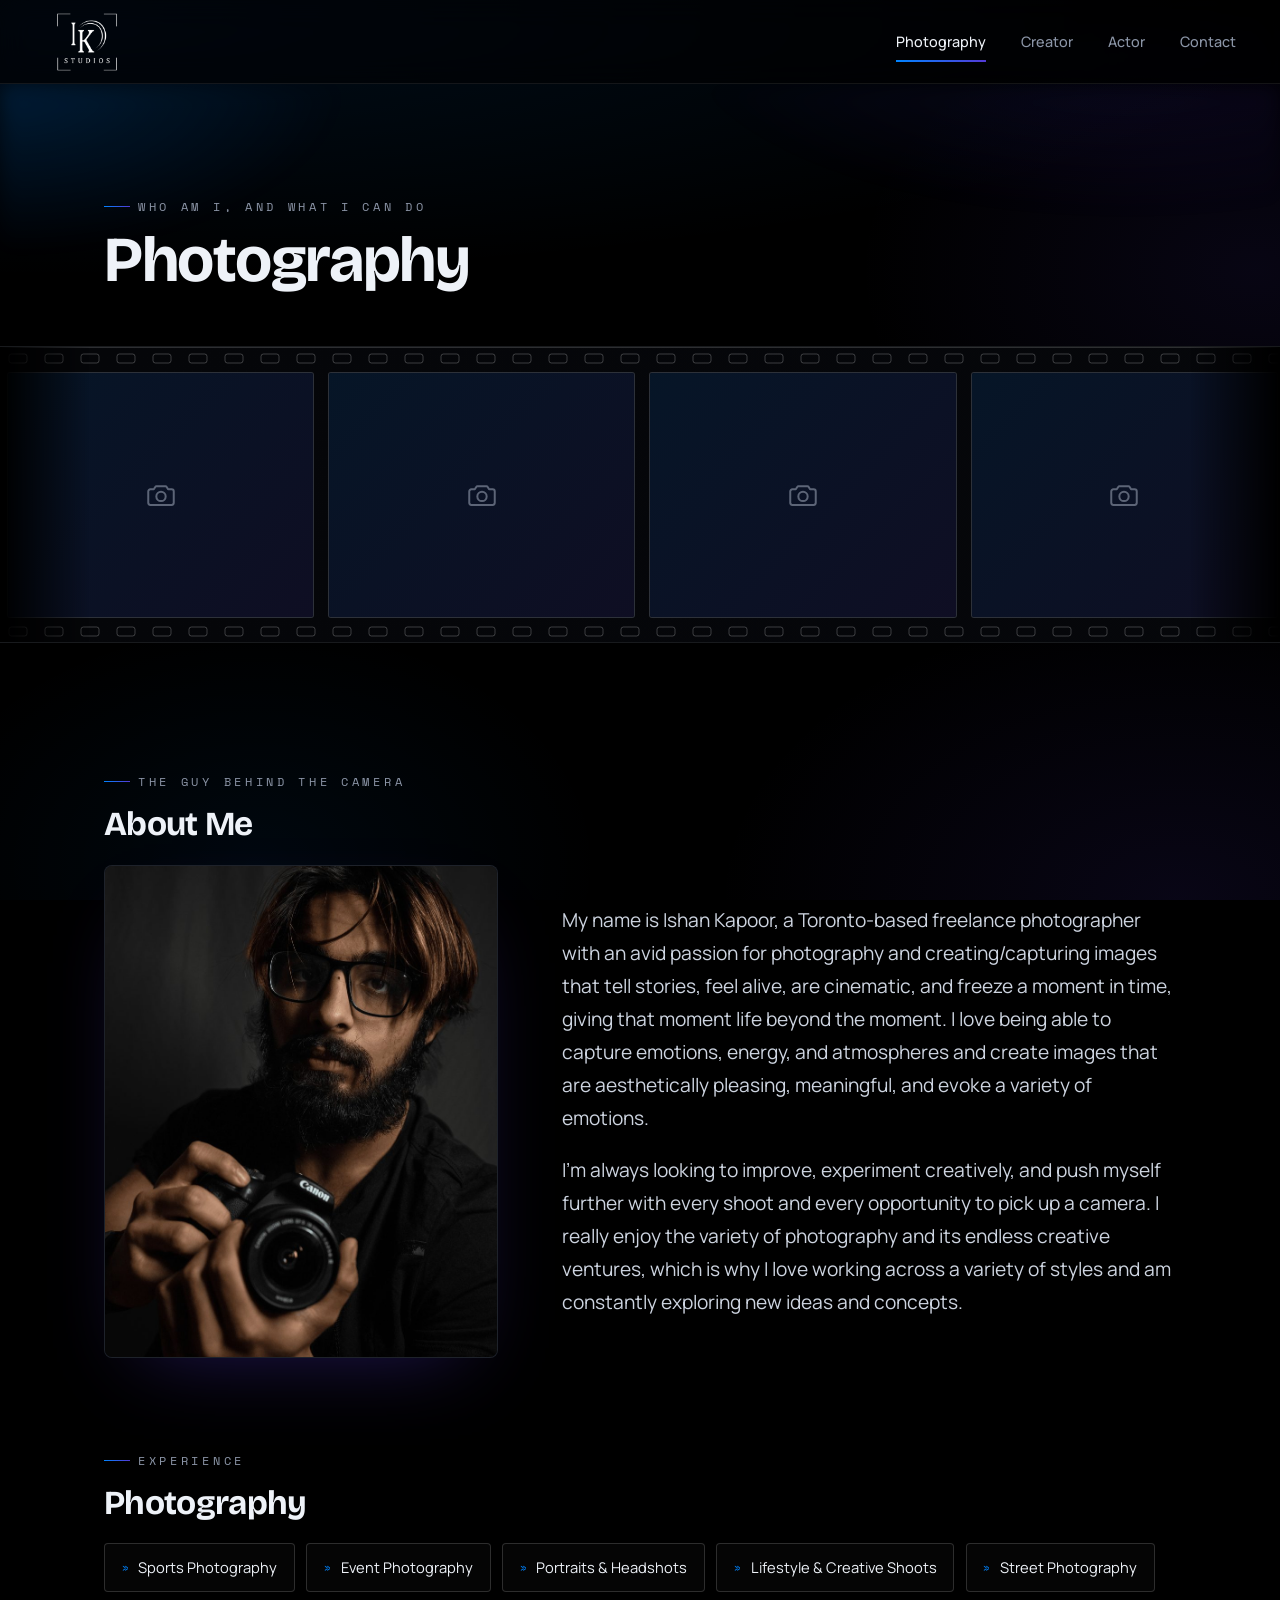
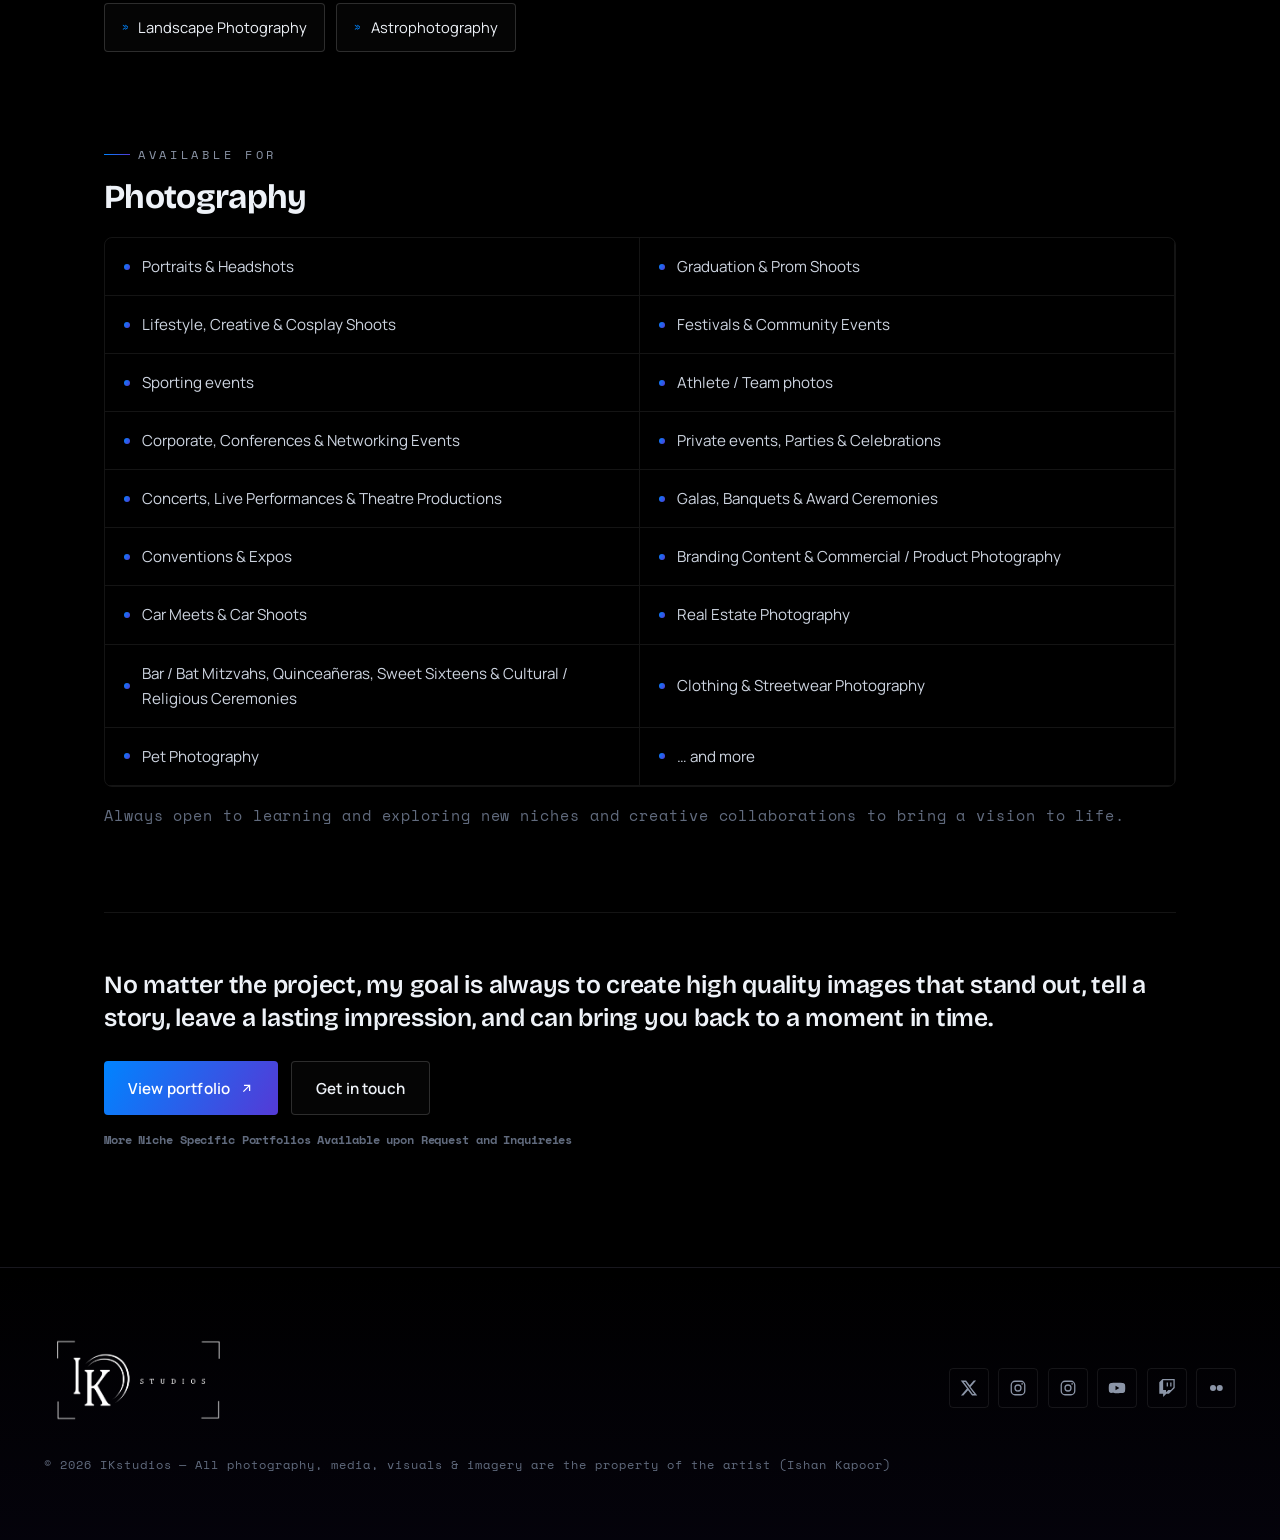
==== commit e9c075ae: "Add files via upload" ====
--- a/about.html
+++ b/about.html
@@ -3,8 +3,8 @@
 <head>
 <meta charset="UTF-8">
 <meta name="viewport" content="width=device-width, initial-scale=1">
-<title>About — IKstudios</title>
-<meta name="description" content="What is IKstudios.">
+<title>Photography — IKstudios</title>
+<meta name="description" content="Ishan Kapoor is a Toronto-based freelance photographer creating cinematic images across sports, events, portraits, street, landscape and astrophotography.">
 <link rel="icon" href="data:image/svg+xml,%3Csvg xmlns='http://www.w3.org/2000/svg' viewBox='0 0 32 32'%3E%3Crect width='32' height='32' rx='7' fill='%23000'/%3E%3Ctext x='16' y='22' font-family='Arial' font-size='15' font-weight='bold' fill='%230084ff' text-anchor='middle'%3EIK%3C/text%3E%3C/svg%3E">
 <link rel="preconnect" href="https://fonts.googleapis.com">
 <link rel="preconnect" href="https://fonts.gstatic.com" crossorigin>
@@ -20,12 +20,10 @@
       <img class="brand__logo" src="assets/img/logo-mark.png" alt="IKstudios">
     </a>
     <nav class="nav__links" aria-label="Primary">
-      <a href="about.html" data-page="about.html">About</a>
+      <a href="about.html" data-page="about.html">Photography</a>
+      <a href="creator.html" data-page="creator.html">Creator</a>
+      <a href="actor.html" data-page="actor.html">Actor</a>
       <a href="contact.html" data-page="contact.html">Contact</a>
-      <a class="ext" href="https://www.flickr.com/photos/vtkrrishblazephotography/albums" target="_blank" rel="noopener">
-        Portfolio
-        <svg viewBox="0 0 24 24" fill="none" stroke="currentColor" stroke-width="2"><path d="M7 17 17 7M8 7h9v9"/></svg>
-      </a>
     </nav>
   </div>
 </header>
@@ -37,7 +35,7 @@
     <div class="pagehead__leak" aria-hidden="true"></div>
     <div class="wrap">
       <span class="eyebrow">Who am I, and what I can do</span>
-      <h1>About me</h1>
+      <h1>Photography</h1>
     </div>
   </section>
 
@@ -46,6 +44,11 @@
   <!-- ============ INTRO ============ -->
   <section class="section">
     <div class="wrap">
+      <div class="about__head reveal">
+        <span class="eyebrow">The guy behind the camera</span>
+        <h2 style="margin-top:1rem">About Me</h2>
+      </div>
+
       <div class="about__intro">
         <!-- ============ INTRO ============ -->
         <figure class="about__photo reveal">
@@ -53,7 +56,7 @@
         </figure>
 
         <div class="prose reveal">
-          <p>My name is Ishan Kapoor, a Toronto-based freelance photographer with an avid passion for photography and creating images that tell stories, feel alive, cinematic, and are meaningful. I love being able to capture moments, emotions, energy, and the atmosphere in a way that people can look back on and truly feel again.</p>
+          <p>My name is Ishan Kapoor, a Toronto-based freelance photographer with an avid passion for photography and creating/capturing images that tell stories, feel alive, are cinematic, and freeze a moment in time, giving that moment life beyond the moment. I love being able to capture emotions, energy, and atmospheres and create images that are aesthetically pleasing, meaningful, and evoke a variety of emotions.</p>
           <p>I'm always looking to improve, experiment creatively, and push myself further with every shoot and every opportunity to pick up a camera. I really enjoy the variety of photography and its endless creative ventures, which is why I love working across a variety of styles and am constantly exploring new ideas and concepts.</p>
         </div>
       </div>
@@ -124,15 +127,18 @@
     </div>
     <nav class="socials" aria-label="Social links">
       <a href="https://x.com/_ikstudios_" target="_blank" rel="noopener" aria-label="X"><svg viewBox="0 0 24 24" fill="currentColor"><path d="M18.24 2H21.5l-7.5 8.57L23 22h-6.9l-5.4-7.06L4.5 22H1.24l8.02-9.17L1 2h7.08l4.88 6.45L18.24 2Zm-1.2 18h1.9L7.05 3.9H5.02l12.02 16.1Z"/></svg></a>
-      <a href="https://www.instagram.com/_ikstudios_/" target="_blank" rel="noopener" aria-label="Instagram"><svg viewBox="0 0 24 24" fill="none" stroke="currentColor" stroke-width="1.7"><rect x="3" y="3" width="18" height="18" rx="5"/><circle cx="12" cy="12" r="4"/><circle cx="17.5" cy="6.5" r="1.1" fill="currentColor" stroke="none"/></svg></a>
+      <a href="https://www.instagram.com/_ikstudios_/" target="_blank" rel="noopener" aria-label="Instagram — Photography" title="Instagram — Photography"><svg viewBox="0 0 24 24" fill="none" stroke="currentColor" stroke-width="1.7"><rect x="3" y="3" width="18" height="18" rx="5"/><circle cx="12" cy="12" r="4"/><circle cx="17.5" cy="6.5" r="1.1" fill="currentColor" stroke="none"/></svg></a>
+      <a href="https://www.instagram.com/litshan_ishan/" target="_blank" rel="noopener" aria-label="Instagram — Personal" title="Instagram — Personal"><svg viewBox="0 0 24 24" fill="none" stroke="currentColor" stroke-width="1.7"><rect x="3" y="3" width="18" height="18" rx="5"/><circle cx="12" cy="12" r="4"/><circle cx="17.5" cy="6.5" r="1.1" fill="currentColor" stroke="none"/></svg></a>
       <a href="https://www.youtube.com/@ikstudios23" target="_blank" rel="noopener" aria-label="YouTube"><svg viewBox="0 0 24 24" fill="currentColor"><path d="M23 12s0-3.2-.4-4.7a2.5 2.5 0 0 0-1.76-1.77C19.28 5 12 5 12 5s-7.28 0-8.84.53A2.5 2.5 0 0 0 1.4 7.3C1 8.8 1 12 1 12s0 3.2.4 4.7a2.5 2.5 0 0 0 1.76 1.77C4.72 19 12 19 12 19s7.28 0 8.84-.53a2.5 2.5 0 0 0 1.76-1.77C23 15.2 23 12 23 12Zm-13 3V9l5.2 3L10 15Z"/></svg></a>
+      <a href="https://www.twitch.tv/vtkrrishblaze" target="_blank" rel="noopener" aria-label="Twitch" title="Twitch"><svg viewBox="0 0 24 24" fill="currentColor"><path d="M11.571 4.714h1.715v5.143H11.57zm4.715 0H18v5.143h-1.714zM6 0L1.714 4.286v15.428h5.143V24l4.286-4.286h3.428L22.286 12V0zm14.571 11.143l-3.428 3.428h-3.429l-3 3v-3H6.857V1.714h13.714Z"/></svg></a>
       <a href="https://www.flickr.com/people/vtkrrishblazephotography/" target="_blank" rel="noopener" aria-label="Flickr"><svg viewBox="0 0 24 24" fill="currentColor"><circle cx="8" cy="12" r="4"/><circle cx="17" cy="12" r="4"/></svg></a>
     </nav>
-    <div class="footer__legal">© <span data-year>2026</span> IKstudios — All photography, visuals  &amp; imagery are the property of the artist</div>
+    <div class="footer__legal">© <span data-year>2026</span> IKstudios — All photography, media, visuals &amp; imagery are the property of the artist (Ishan Kapoor)</div>
   </div>
 </footer>
 
 <script src="assets/js/config.js"></script>
+<script src="assets/js/flickr-snapshot.js"></script>
 <script src="assets/js/filmreel.js"></script>
 <script src="assets/js/main.js"></script>
 </body>
--- a/assets/css/styles.css
+++ b/assets/css/styles.css
@@ -28,6 +28,7 @@
   /* type */
   --f-display:"Bricolage Grotesque","Manrope",system-ui,sans-serif;
   --f-body:"Manrope",system-ui,-apple-system,Segoe UI,Roboto,sans-serif;
+  --f-serif:"Playfair Display",Georgia,"Times New Roman",serif;
   --f-mono:"Space Mono","SFMono-Regular",Menlo,Consolas,monospace;
 
   /* rhythm */
@@ -218,7 +219,7 @@
   text-align:center;
   display:flex;flex-direction:column;align-items:center;
   padding:calc(var(--nav-h) + 24px) var(--edge) 96px;
-  width:100%;max-width:640px;margin-inline:auto;
+  width:100%;max-width:880px;margin-inline:auto;
 }
 
 /* portrait */
@@ -249,7 +250,8 @@
 
 /* brand lockup in hero */
 .hero__logo{margin-bottom:1rem}
-.hero__logo img{height:clamp(88px,20vw,208px);width:auto;margin-inline:auto;display:block;
+/* logo.png has a little more empty space on its right edge; the .9% nudge puts the visible frame dead-centre over the tagline */
+.hero__logo img{height:clamp(112px,26vw,280px);width:auto;margin-inline:auto;display:block;transform:translateX(.9%);
   filter:drop-shadow(0 22px 55px rgba(0,132,255,.20))}
 .hero__wordmark{
   font-family:var(--f-display);font-weight:800;
@@ -262,7 +264,7 @@
 /* tagline */
 .tagline{
   font-family:var(--f-display);font-weight:600;
-  font-size:clamp(.9rem,3vw,1.55rem);
+  font-size:clamp(.95rem,3.5vw,2.05rem);
   letter-spacing:.01em;line-height:1.2;
   white-space:nowrap;max-width:none;margin:0 auto 1.9rem;color:#dfe4ee;
 }
@@ -388,7 +390,7 @@
 
 /* specialty chips */
 .specialties{margin-top:clamp(48px,7vw,84px)}
-.specialties h2,.services h2{font-size:clamp(1.5rem,3.4vw,2.1rem);margin-bottom:1.4rem}
+.specialties h2,.services h2,.about__head h2{font-size:clamp(1.5rem,3.4vw,2.1rem);margin-bottom:1.4rem}
 .chips{display:flex;flex-wrap:wrap;gap:.7rem}
 .chip{
   display:inline-flex;align-items:center;gap:.6rem;
@@ -528,3 +530,301 @@
   .hero__cta{flex-direction:column;width:100%}
   .hero__cta .btn{width:100%}
 }
+
+/* ===== Creator page ===== */
+.chero{position:relative;overflow:hidden;text-align:center;padding-block:clamp(48px,8vw,92px) clamp(14px,2vw,24px)}
+.chero .wrap{position:relative;z-index:1;display:flex;flex-direction:column;align-items:center;gap:1rem}
+.chero__logo{height:clamp(108px,22vw,200px);width:auto;transform:translateX(.9%);filter:drop-shadow(0 22px 55px rgba(0,132,255,.28))}
+.chero .pagehead__lede{margin-inline:auto}
+.cgrid{display:grid;grid-template-columns:minmax(0,1fr);gap:clamp(22px,3vw,40px)}
+.chans__list{display:flex;flex-direction:column;gap:clamp(18px,3vw,28px);min-width:0;width:100%;max-width:1120px;margin-inline:auto;container-type:inline-size}
+
+/* channel card — identical structure for every platform */
+.chan{--b:255,255,255;display:flex;flex-direction:column;gap:20px;padding:clamp(18px,3vw,32px);
+  border:1px solid var(--line);border-radius:16px;background:linear-gradient(160deg,rgba(255,255,255,.03),rgba(255,255,255,.004));
+  transition:border-color .35s var(--ease),box-shadow .35s var(--ease)}
+.chan[data-k=youtube]{--b:255,0,0}
+.chan[data-k=tiktok]{--b:37,244,238}
+.chan[data-k=instagram],.chan[data-k=photo]{--b:225,48,108}
+.chan:hover{border-color:rgba(var(--b),.4);box-shadow:0 36px 90px -60px rgba(var(--b),.75)}
+.chan__head{display:flex;align-items:center;gap:clamp(16px,2.4vw,26px)}
+.chan__icon{position:relative;flex:none;width:clamp(76px,9vw,104px);aspect-ratio:1;border-radius:22px;display:grid;place-items:center;
+  color:#aeb7c8;background:rgba(255,255,255,.035);border:1px solid var(--line-strong);
+  transition:transform .35s var(--ease),color .25s,border-color .3s,background .3s,box-shadow .3s}
+.chan__icon>svg{width:50%;height:50%;transition:filter .25s}
+.chan__icon:hover{transform:translateY(-3px) scale(1.05);border-color:rgba(var(--b),.55);background:rgba(var(--b),.08);box-shadow:0 18px 46px -18px rgba(var(--b),.7)}
+.chan__icon:focus-visible{outline:2px solid var(--blue);outline-offset:4px}
+.chan[data-k=youtube] .chan__icon:hover{color:#f00}
+.chan[data-k=x] .chan__icon:hover{color:#fff}
+.chan[data-k=tiktok] .chan__icon:hover{color:#fff}
+.chan[data-k=tiktok] .chan__icon:hover>svg{filter:drop-shadow(-2px -2px 0 #25f4ee) drop-shadow(2px 2px 0 #fe2c55)}
+.chan[data-k=instagram] .chan__icon:hover>svg,.chan[data-k=photo] .chan__icon:hover>svg{stroke:url(#igGrad)}
+.chan[data-k=instagram] .chan__icon:hover>svg circle:last-of-type,.chan[data-k=photo] .chan__icon:hover>svg circle:last-of-type{fill:url(#igGrad)}
+.chan__arrow{position:absolute;top:8px;right:10px;opacity:0;transform:translate(-4px,4px);transition:.3s var(--ease)}
+.chan__arrow svg{width:15px;height:15px}
+.chan__icon:hover .chan__arrow{opacity:.9;transform:none}
+.chan__title{display:flex;flex-direction:column;gap:.3rem;min-width:0}
+.chan__title .mono{font-size:.7rem;letter-spacing:.22em;text-transform:uppercase;color:var(--muted)}
+.chan__title h2{font-size:clamp(1.3rem,3vw,2rem);margin:0;letter-spacing:-.01em;overflow-wrap:anywhere}
+.chan__desc{color:#cdd4e0;line-height:1.65;font-size:clamp(.98rem,1.4vw,1.08rem);margin:0}
+.chan__cta{align-self:flex-start}
+.prev{position:relative;min-width:0;border:1px solid var(--line);border-radius:12px;overflow:hidden;background:var(--panel-2)}
+.prev--yt{aspect-ratio:16/9}
+.prev--feed{height:min(440px,70vh);overflow-y:auto}
+.prev iframe{position:absolute;inset:0;width:100%;height:100%;border:0;display:block}
+.prev--feed iframe{position:static;min-height:100%}
+.prev:not(.is-live) blockquote,.prev:not(.is-live) .twitter-timeline{position:absolute;visibility:hidden;pointer-events:none}
+.prev.is-live .prev__ph{display:none}
+.prev__ph{position:absolute;inset:0;display:grid;place-content:center;justify-items:center;gap:14px;color:var(--paper)}
+.prev__ph b{font-family:var(--f-mono);font-weight:400;font-size:.8rem;letter-spacing:.14em;color:var(--muted)}
+.prev__ph:hover b{color:#fff}
+.prev__tiles{display:grid;grid-template-columns:repeat(3,44px);gap:6px}
+.prev__tiles i{aspect-ratio:1;border-radius:6px;background:var(--grad-soft);border:1px solid var(--line)}
+.prev__tiles i:nth-child(2n){opacity:.6}.prev__tiles i:nth-child(3n){opacity:.35}
+
+/* about: header above the photo + bio */
+.about__head{margin-bottom:0}
+
+/* video/social reel — a band on phones/tablets, a full-height vertical film strip behind the page on desktop */
+.creator{position:relative;display:flex;flex-direction:column}
+.chero{order:0}.cside{order:1}.chans{order:2}
+.chero,.chans{position:relative;z-index:1}
+.chero{pointer-events:none}.chero .wrap>*{pointer-events:auto}
+.chero .eyebrow,.chero .pagehead__lede{text-align:center;line-height:1.7;text-shadow:0 2px 20px rgba(0,0,0,.95)}
+.cside{position:relative;height:196px;overflow:hidden;border-block:1px solid var(--line);background:#04060a}
+.cside::after{content:"";position:absolute;inset:0;pointer-events:none;z-index:3;background:linear-gradient(90deg,#000 0,transparent 9%,transparent 91%,#000 100%)}
+.reel--v{position:absolute;inset:0;left:0;right:0;width:auto;transform:none;opacity:1;filter:none;display:block}
+.reel--v .strip{height:100%;align-items:center;animation-duration:90s}
+.reel--v .frame{width:190px;aspect-ratio:4/3}
+.reel--v .frame--video{aspect-ratio:16/9}
+a.frame{display:block;transition:transform .3s var(--ease),border-color .3s}
+a.frame:hover{border-color:#fff;transform:scale(1.04);z-index:2}
+a.frame::after{content:"";position:absolute;left:50%;top:50%;width:44px;height:44px;margin:-22px 0 0 -22px;border-radius:50%;z-index:2;opacity:0;transition:opacity .25s;
+  background:rgba(0,0,0,.6) url("data:image/svg+xml,%3Csvg xmlns='http://www.w3.org/2000/svg' viewBox='0 0 24 24'%3E%3Cpath fill='white' d='M8 5v14l11-7z'/%3E%3C/svg%3E") center/48% no-repeat}
+a.frame:hover::after{opacity:1}
+a.frame.frame--tweet::after,a.frame:not(.frame--video):not(.frame--tweet)::after{background-image:none;content:"\2197";display:grid;place-items:center;color:#fff;font-size:1.3rem}
+@keyframes reeldriftY{from{transform:translateY(0)}to{transform:translateY(-50%)}}
+
+/* tweet cards (shown as frames in the reels) */
+.frame--tweet{background:linear-gradient(160deg,#0b0f18,#05070c)}
+.tw{position:absolute;inset:0;z-index:1;padding:11% 10%;display:flex;flex-direction:column;gap:.5rem;color:#e6eaf2;text-align:left}
+.tw__x{width:15px;height:15px;opacity:.85;flex:none}
+.tw__t{margin:0;font-size:.78rem;line-height:1.38;display:-webkit-box;-webkit-line-clamp:5;-webkit-box-orient:vertical;overflow:hidden}
+.tw__h{margin-top:auto;font-family:var(--f-mono);font-size:.62rem;letter-spacing:.08em;color:var(--muted)}
+
+@media (min-width:1000px){
+  .creator{--reel-w:clamp(250px,24vw,310px);--reel-gap:clamp(18px,2.6vw,44px)}
+  .cside{position:absolute;top:0;right:var(--reel-gap);bottom:0;width:var(--reel-w);height:auto;order:0;z-index:0;border-block:0;border-inline:1px solid var(--line)}
+  .cside::after{background:linear-gradient(90deg,#000 0,transparent 24%)}
+  .chans,.chero{margin-right:calc(var(--reel-w) + var(--reel-gap) + 12px)}
+  .reel--v .strip{height:auto;width:100%;flex-direction:column;padding:0 28px;border-block:0;border-inline:0;animation-name:reeldriftY}
+  .reel--v .frame{width:100%;margin:7px 0}
+  .reel--v .strip::before,.reel--v .strip::after{top:0;bottom:0;height:auto;width:15px;background-repeat:repeat-y;background-size:15px 36px;
+    background-image:url("data:image/svg+xml,%3Csvg xmlns='http://www.w3.org/2000/svg' width='15' height='36'%3E%3Crect x='3' y='9' width='9' height='18' rx='2.5' fill='none' stroke='rgba(255,255,255,0.22)' stroke-width='1'/%3E%3C/svg%3E")}
+  .reel--v .strip::before{left:6px;right:auto}
+  .reel--v .strip::after{right:6px;left:auto}
+}
+
+/* creator: bigger centred tagline + X tweet cards */
+.chero .pagehead__lede{font-family:var(--f-serif);font-weight:400;font-size:clamp(1.12rem,2.7vw,1.7rem);line-height:1.45;letter-spacing:0;max-width:44ch;text-wrap:balance;color:#e6eaf2}
+.chans.section{padding-top:clamp(14px,2vw,24px)}
+.tweetcard{position:relative;display:block;width:auto;aspect-ratio:auto;margin:0}
+.tweetcard::after{display:none!important}
+.tweetcard .tw{position:relative;inset:auto;padding:16px 18px;min-height:110px}
+.tweetcard .tw__t{font-size:.95rem;-webkit-line-clamp:6}
+
+/* wide cards: description + button on the left, preview on the right — same structure on every card */
+@container (min-width:780px){
+  .chan{display:grid;grid-template-columns:minmax(0,1fr) minmax(0,1.15fr);grid-template-rows:auto auto auto 1fr;column-gap:clamp(24px,3vw,44px);row-gap:20px}
+  .chan__head{grid-column:1/-1}
+  .chan__desc{grid-column:1;grid-row:2}
+  .chan__cta{grid-column:1;grid-row:3;justify-self:start;align-self:start}
+  .chan .prev{grid-column:2;grid-row:2/5}
+}
+
+
+/* ===== Actor — landing: tall headshot reel + two diagonal triangles ===== */
+.actor{--reel-w:clamp(300px,32vw,460px);min-height:100vh}
+.actor .cside{order:0;height:300px}
+.actor .reel--v .frame{width:170px;aspect-ratio:2/3}
+.asplit{order:1;position:relative;flex:1;--g:clamp(8px,1.1vw,16px);
+  min-height:max(540px,calc(100vh - var(--nav-h) - 60px));margin:clamp(14px,2.4vw,34px)}
+.tri{position:absolute;inset:0;pointer-events:none;
+  transition:transform .55s var(--ease),filter .55s var(--ease),opacity .55s var(--ease)}
+.tri__face{position:absolute;inset:0;display:block;pointer-events:auto;color:#fff;
+  transition:background .55s var(--ease)}
+.tri--a .tri__face{clip-path:polygon(0 0,calc(100% - var(--g)) 0,0 calc(100% - var(--g)));
+  background:linear-gradient(135deg,rgba(0,132,255,.24),rgba(0,132,255,.04) 72%),#070a11}
+.tri--b .tri__face{clip-path:polygon(100% var(--g),100% 100%,var(--g) 100%);
+  background:linear-gradient(315deg,rgba(84,58,214,.3),rgba(84,58,214,.05) 72%),#080a12}
+.tri__label{position:absolute;font-family:var(--f-display);font-weight:800;line-height:1.02;letter-spacing:-.02em;
+  font-size:clamp(1.6rem,3.6vw,3.4rem);text-shadow:0 2px 24px rgba(0,0,0,.6)}
+.tri__label i{display:block;font-style:normal;font-weight:400;margin-top:.5rem;opacity:.7;transition:transform .45s var(--ease),opacity .3s}
+.tri--a .tri__label{left:7%;top:10%}
+.tri--b .tri__label{right:7%;bottom:10%;text-align:right}
+.tri:hover,.tri:focus-within{transform:translate(-4px,-10px) scale(1.012);z-index:2}
+.tri:hover .tri__label i,.tri:focus-within .tri__label i{opacity:1;transform:translateX(8px)}
+.tri--a:hover,.tri--a:focus-within{filter:drop-shadow(0 28px 28px rgba(0,0,0,.7)) drop-shadow(0 0 26px rgba(0,132,255,.6)) drop-shadow(0 0 90px rgba(0,132,255,.4))}
+.tri--b:hover,.tri--b:focus-within{filter:drop-shadow(0 28px 28px rgba(0,0,0,.7)) drop-shadow(0 0 26px rgba(120,90,255,.6)) drop-shadow(0 0 90px rgba(84,58,214,.45))}
+.tri--a:hover .tri__face{background:linear-gradient(135deg,rgba(0,132,255,.42),rgba(0,132,255,.1) 75%),#0a0f1a}
+.tri--b:hover .tri__face{background:linear-gradient(315deg,rgba(100,72,240,.5),rgba(84,58,214,.12) 75%),#0b0d1a}
+.asplit:has(.tri--a:hover,.tri--a:focus-within) .tri--b,
+.asplit:has(.tri--b:hover,.tri--b:focus-within) .tri--a{opacity:.18;filter:blur(8px)}
+.tri__face:focus-visible{outline:none}
+@media (min-width:1000px){
+  .actor .cside{height:auto}
+  .actor .reel--v .frame{width:100%}
+  .actor .asplit{margin-right:calc(var(--reel-w) + var(--reel-gap) + 12px)}
+}
+
+/* ===== shared: carousel items that blur + fade out of focus ===== */
+.cs{--o:0;position:absolute;inset:0;
+  transition:transform .75s var(--ease),opacity .75s var(--ease),filter .75s var(--ease),scale .75s var(--ease),visibility .75s}
+.cs[data-pos=cur]{opacity:1;filter:none;z-index:2}
+.cs[data-pos=near]{opacity:.34;filter:blur(6px);z-index:1}
+.cs[data-pos=far]{opacity:0;filter:blur(10px);visibility:hidden}
+.back{display:inline-block;color:var(--muted);letter-spacing:.2em;text-transform:uppercase;font-size:.72rem;transition:color .2s}
+.back:hover{color:#fff}
+.arrow{width:54px;height:54px;border-radius:50%;display:grid;place-items:center;flex:none;color:#cbd3e1;
+  border:1px solid var(--line-strong);background:rgba(255,255,255,.03);transition:color .25s,border-color .25s,box-shadow .25s,background .25s,transform .25s var(--ease)}
+.arrow svg{width:22px;height:22px}
+.arrow:hover{color:#fff;border-color:var(--blue);background:rgba(0,132,255,.1);box-shadow:0 0 26px -6px var(--blue-glow);transform:scale(1.06)}
+.arrow:focus-visible,.vbtn:focus-visible,.vspeed button:focus-visible,.vwave:focus-visible{outline:2px solid var(--blue);outline-offset:3px}
+
+/* ===== Voice reels — vertical carousel + player ===== */
+.vwrap{width:min(1240px,100% - 2*var(--edge));margin:0 auto;padding-top:clamp(14px,2vw,26px)}
+.vstage{position:relative;display:grid;grid-template-columns:minmax(0,1fr) auto;gap:clamp(14px,3vw,40px);align-items:center;
+  min-height:calc(100vh - var(--nav-h) - 70px);overflow:hidden}
+.vstack{--ch:clamp(260px,40vh,340px);position:relative;height:var(--ch)}
+.varrows{display:flex;flex-direction:column;gap:14px}
+.vcard{transform:translateY(calc(var(--o) * (100% + 30px)));display:grid;grid-template-columns:minmax(200px,38%) minmax(0,1fr);
+  border-radius:18px;overflow:hidden;border:1px solid var(--line-strong);background:#05070b}
+.vcard[data-pos=near]{scale:.93}.vcard[data-pos=far]{scale:.9}
+.vposter{display:grid;place-items:center;text-align:center;padding:clamp(18px,3vw,36px);color:#fff;
+  background:radial-gradient(120% 120% at 30% 18%,#5c5f67,#383a40 62%,#27292d)}
+.vposter h2{margin:0;font-size:clamp(1.3rem,2.5vw,2.2rem);line-height:1.15;letter-spacing:-.01em;text-wrap:balance}
+.vplayer{display:flex;flex-direction:column;justify-content:center;gap:14px;padding:clamp(16px,2.4vw,30px);min-width:0}
+.vwave{width:100%;height:84px;display:block;cursor:pointer;touch-action:none;border-radius:6px}
+.vtime{display:flex;justify-content:space-between;font-size:.74rem;letter-spacing:.12em;color:var(--muted)}
+.vctrl{display:flex;align-items:center;justify-content:center;gap:clamp(8px,1.4vw,16px)}
+.vbtn{width:44px;height:44px;border-radius:50%;display:grid;place-items:center;color:#cbd3e1;border:1px solid var(--line-strong);
+  background:rgba(255,255,255,.03);transition:color .2s,border-color .2s,background .2s,box-shadow .2s,transform .2s var(--ease)}
+.vbtn svg{width:20px;height:20px}
+.vbtn:hover{color:#fff;border-color:rgba(255,255,255,.4);background:rgba(255,255,255,.08)}
+.vbtn[aria-pressed=true]{color:#fff;border-color:var(--blue);box-shadow:0 0 18px -4px var(--blue-glow)}
+.vbtn.vplay{width:60px;height:60px;background:var(--grad);border-color:transparent;color:#fff}
+.vbtn.vplay svg{width:26px;height:26px}
+.vbtn.vplay:hover{transform:scale(1.06);box-shadow:0 0 28px -4px var(--blue-glow)}
+.vspeed{display:flex;align-items:center;justify-content:center;gap:8px}
+.vspeed .mono{font-size:.68rem;letter-spacing:.2em;text-transform:uppercase;color:var(--muted);margin-right:4px}
+.vspeed button{padding:.32rem .85rem;border-radius:999px;border:1px solid var(--line-strong);color:var(--muted);font-family:var(--f-mono);font-size:.75rem;transition:color .2s,border-color .2s,background .2s}
+.vspeed button:hover{color:#fff}
+.vspeed button[aria-pressed=true]{color:#fff;border-color:var(--blue);background:rgba(0,132,255,.14)}
+@media (max-width:760px){
+  .vstage{grid-template-columns:1fr}
+  .varrows{flex-direction:row;justify-content:center}
+  .vstack{--ch:440px}
+  .vcard{grid-template-columns:1fr;grid-template-rows:110px 1fr}
+}
+
+/* ===== Acting reels — horizontal carousel ===== */
+.apage{--aw:min(780px,62vw);--ah:calc(var(--aw) * .5625 + 160px)}
+.awrap{width:min(1400px,100% - 2*var(--edge));margin:0 auto;padding-top:clamp(14px,2vw,26px);padding-bottom:clamp(24px,4vw,48px)}
+.astage{position:relative;height:calc(var(--ah) + 50px);display:grid;place-items:center;overflow:hidden;margin-top:clamp(8px,2vw,24px)}
+.astack{position:relative;width:var(--aw);height:var(--ah)}
+.acard{display:flex;flex-direction:column;gap:16px;transform:translateX(calc(var(--o) * 78%))}
+.acard[data-pos=near]{scale:.86}.acard[data-pos=far]{scale:.8}
+.acard h2{margin:0;text-align:center;font-size:clamp(1.2rem,2.4vw,1.9rem);line-height:1.15;letter-spacing:-.01em;text-wrap:balance;transition:opacity .6s var(--ease)}
+.acard[data-state=idle] h2{opacity:0}                 /* the title shows on the blurred first frame until play is pressed */
+.aempty{margin:0;text-align:center;color:var(--muted);padding:3rem 0}
+
+/* video player: picture on top, controls underneath (never covering the shot) */
+.aplayer{display:flex;flex-direction:column;gap:12px}
+.aframe{position:relative;aspect-ratio:16/9;border-radius:14px;overflow:hidden;border:1px solid var(--line-strong);background:#000}
+.aframe video{position:absolute;inset:0;width:100%;height:100%;object-fit:contain;display:block;background:#000;cursor:pointer}
+/* blurred first frame + title, shown until the reel is played */
+.acover{position:absolute;inset:0;z-index:2;display:flex;flex-direction:column;align-items:center;justify-content:center;gap:clamp(10px,2.2vw,24px);
+  padding:0 8%;text-align:center;cursor:pointer;transition:opacity .8s var(--ease),visibility .8s}
+.acover img{position:absolute;inset:-7%;width:114%;height:114%;max-width:none;object-fit:cover;z-index:-2;
+  filter:blur(16px) brightness(.62) saturate(.85);transition:filter .8s var(--ease)}
+.acover::before{content:"";position:absolute;inset:0;z-index:-1;
+  background:radial-gradient(90% 90% at 50% 50%,rgba(0,0,0,.18),rgba(0,0,0,.6)),linear-gradient(135deg,rgba(0,132,255,.22),rgba(84,58,214,.26))}
+.acover__t{font-family:var(--f-display);font-weight:800;font-size:clamp(1.1rem,3.3vw,2.5rem);line-height:1.1;letter-spacing:-.02em;text-wrap:balance;
+  color:#fff;text-shadow:0 2px 30px rgba(0,0,0,.65);max-width:20ch}
+.aplay{width:clamp(54px,8vw,76px);height:clamp(54px,8vw,76px);border-radius:50%;display:grid;place-items:center;color:#fff;cursor:pointer;
+  background:rgba(0,0,0,.45);border:1px solid rgba(255,255,255,.4);backdrop-filter:blur(4px);transition:transform .3s var(--ease),border-color .3s,box-shadow .3s}
+.aplay svg{width:42%;height:42%;margin-left:5%}
+.acover:hover .aplay,.aplay:focus-visible{transform:scale(1.08);border-color:var(--blue);box-shadow:0 0 30px -4px var(--blue-glow)}
+.aplay:focus-visible{outline:2px solid var(--blue);outline-offset:4px}
+.aerr{display:none;color:var(--muted);font-size:.9rem}
+.acard:not([data-state=idle]) .acover{opacity:0;visibility:hidden;pointer-events:none}
+.acard:not([data-state=idle]) .acover img{filter:blur(0) brightness(1) saturate(1)}
+.acard[data-state=error] .acover{opacity:1;visibility:visible}
+.acard[data-state=error] .aplay{display:none}
+.acard[data-state=error] .aerr{display:block}
+/* centred play / replay mark while paused or finished */
+.aind{position:absolute;left:50%;top:50%;z-index:1;width:68px;height:68px;margin:-34px 0 0 -34px;border-radius:50%;display:none;place-items:center;
+  color:#fff;background:rgba(0,0,0,.5);border:1px solid rgba(255,255,255,.35);backdrop-filter:blur(3px);pointer-events:none}
+.aind svg{width:40%;height:40%;margin-left:4%}
+.acard[data-state=paused] .aind,.acard[data-state=ended] .aind{display:grid}
+.acard[data-state=ended] .aind svg{margin-left:0}
+
+.actrl{display:flex;align-items:center;gap:12px;padding:0 2px}
+.abtn{width:42px;height:42px;border-radius:50%;display:grid;place-items:center;flex:none;color:#cbd3e1;cursor:pointer;
+  border:1px solid var(--line-strong);background:rgba(255,255,255,.03);transition:color .25s,border-color .25s,box-shadow .25s,background .25s}
+.abtn svg{width:18px;height:18px}
+.abtn:hover{color:#fff;border-color:var(--blue);background:rgba(0,132,255,.1);box-shadow:0 0 22px -6px var(--blue-glow)}
+.abtn:focus-visible,.ascrub:focus-visible{outline:2px solid var(--blue);outline-offset:3px}
+.atime{flex:none;min-width:4ch;font-size:.72rem;letter-spacing:.08em;color:var(--muted);text-align:center}
+.ascrub{--p:0%;flex:1;min-width:0;height:26px;margin:0;cursor:pointer;-webkit-appearance:none;appearance:none;border-radius:0;
+  background:linear-gradient(90deg,var(--blue),var(--purple)) 0 50%/var(--p) 4px no-repeat,linear-gradient(rgba(255,255,255,.18),rgba(255,255,255,.18)) 0 50%/100% 4px no-repeat}
+.ascrub::-webkit-slider-runnable-track{background:transparent;height:26px}
+.ascrub::-moz-range-track{background:transparent;height:26px}
+.ascrub::-webkit-slider-thumb{-webkit-appearance:none;appearance:none;width:14px;height:14px;margin-top:6px;border-radius:50%;background:#fff;border:0;
+  box-shadow:0 0 0 4px rgba(0,132,255,.28),0 2px 8px rgba(0,0,0,.5);transition:transform .2s var(--ease)}
+.ascrub::-moz-range-thumb{width:14px;height:14px;border-radius:50%;background:#fff;border:0;box-shadow:0 0 0 4px rgba(0,132,255,.28),0 2px 8px rgba(0,0,0,.5)}
+.ascrub:hover::-webkit-slider-thumb,.ascrub:active::-webkit-slider-thumb{transform:scale(1.2)}
+.aplayer:fullscreen{background:#000;justify-content:center;padding:0 clamp(12px,3vw,40px) clamp(12px,2vw,28px);gap:12px}
+.aplayer:fullscreen .aframe{aspect-ratio:auto;flex:1;min-height:0;border:0;border-radius:0}
+.aplayer:-webkit-full-screen{background:#000;justify-content:center;padding:0 clamp(12px,3vw,40px) clamp(12px,2vw,28px);gap:12px}
+.aplayer:-webkit-full-screen .aframe{aspect-ratio:auto;flex:1;min-height:0;border:0;border-radius:0}
+
+.aarrows{display:flex;justify-content:center;gap:22px;margin-top:clamp(6px,1.4vw,18px)}
+@media (max-width:760px){.apage{--aw:min(780px,86vw);--ah:calc(var(--aw) * .5625 + 168px)}.atime{min-width:3.4ch;font-size:.66rem}.actrl{gap:8px}.abtn{width:38px;height:38px}}
+
+/* header + footer: full width with a modest side margin, so the logo sits near the left
+   (not inset to the centred content column) — header and footer line up with each other */
+:root{--bar-x:clamp(22px,3.4vw,56px)}
+.nav__inner{max-width:none;padding-inline:var(--bar-x)}
+.footer__inner.wrap{max-width:none;padding-inline:var(--bar-x)}
+
+/* voice player: live speed readout + badge on the active ff/rw button (replaces the 1×/2×/4× chips) */
+.vspeed{display:none}
+.vrate{min-width:7ch;text-align:center;color:#fff;letter-spacing:.1em}
+.vbtn{position:relative}
+.vbtn[data-rate]:not([data-rate=""])::after{content:attr(data-rate);position:absolute;top:-9px;right:-12px;padding:2px 7px;border-radius:999px;
+  background:var(--grad);color:#fff;font:700 .62rem var(--f-mono);letter-spacing:.04em;box-shadow:0 0 14px -2px var(--blue-glow)}
+
+/* tweets: X's own embed replaces the backup text card once it renders */
+.tweetwrap .twitter-tweet{position:absolute;visibility:hidden;pointer-events:none}
+.tweetwrap.has-embed .twitter-tweet{position:static;visibility:visible;pointer-events:auto;margin:0 auto!important}
+.tweetwrap.has-embed .tweetcard{display:none}
+
+/* TikTok + X: one item at a time, sliding sideways (shared slider) */
+.prev[data-embed=tiktok]{height:min(600px,80vh);overflow:hidden}
+.prev[data-embed=x]{height:min(580px,78vh);overflow:hidden}
+.tkview{position:absolute;inset:0;overflow:hidden}
+.tktrack{display:flex;height:100%;transition:transform .8s var(--ease)}
+.tkslide{flex:0 0 100%;height:100%;box-sizing:border-box;padding:12px 12px 54px}
+.tkslide--v{display:grid;place-items:center}
+.tkslide--v iframe{position:static;height:100%;width:auto;min-height:0;aspect-ratio:9/16;max-width:100%;border:0;border-radius:12px;background:#000}
+.tkslide--x{display:flex;flex-direction:column;overflow-y:auto;overscroll-behavior:contain;padding:14px 14px 58px}
+.tkslide--x .tweetwrap{width:100%;max-width:550px;margin:auto}   /* auto margins: short tweets sit centred, tall ones scroll from the top */
+.tkslide--x iframe{min-height:0}
+.tkbar{position:absolute;left:0;right:0;bottom:12px;display:flex;justify-content:center;align-items:center;gap:10px;z-index:2;pointer-events:none}
+.tkbar>*{pointer-events:auto}
+.tkbtn{width:30px;height:30px;border-radius:50%;border:1px solid var(--line-strong);background:rgba(0,0,0,.65);color:#fff;font-size:1.15rem;line-height:1;display:grid;place-items:center;cursor:pointer}
+.tkbtn:hover{border-color:var(--blue)}
+.tkdot{width:8px;height:8px;border-radius:50%;background:rgba(255,255,255,.3);border:0;padding:0;cursor:pointer;transition:background .3s,transform .3s}
+.tkdot.on{background:#fff;transform:scale(1.35)}
+.tkcount{min-width:7ch;text-align:center;color:#fff;font:700 .7rem var(--f-mono);letter-spacing:.14em;padding:6px 10px;border-radius:999px;background:rgba(0,0,0,.65);border:1px solid var(--line)}
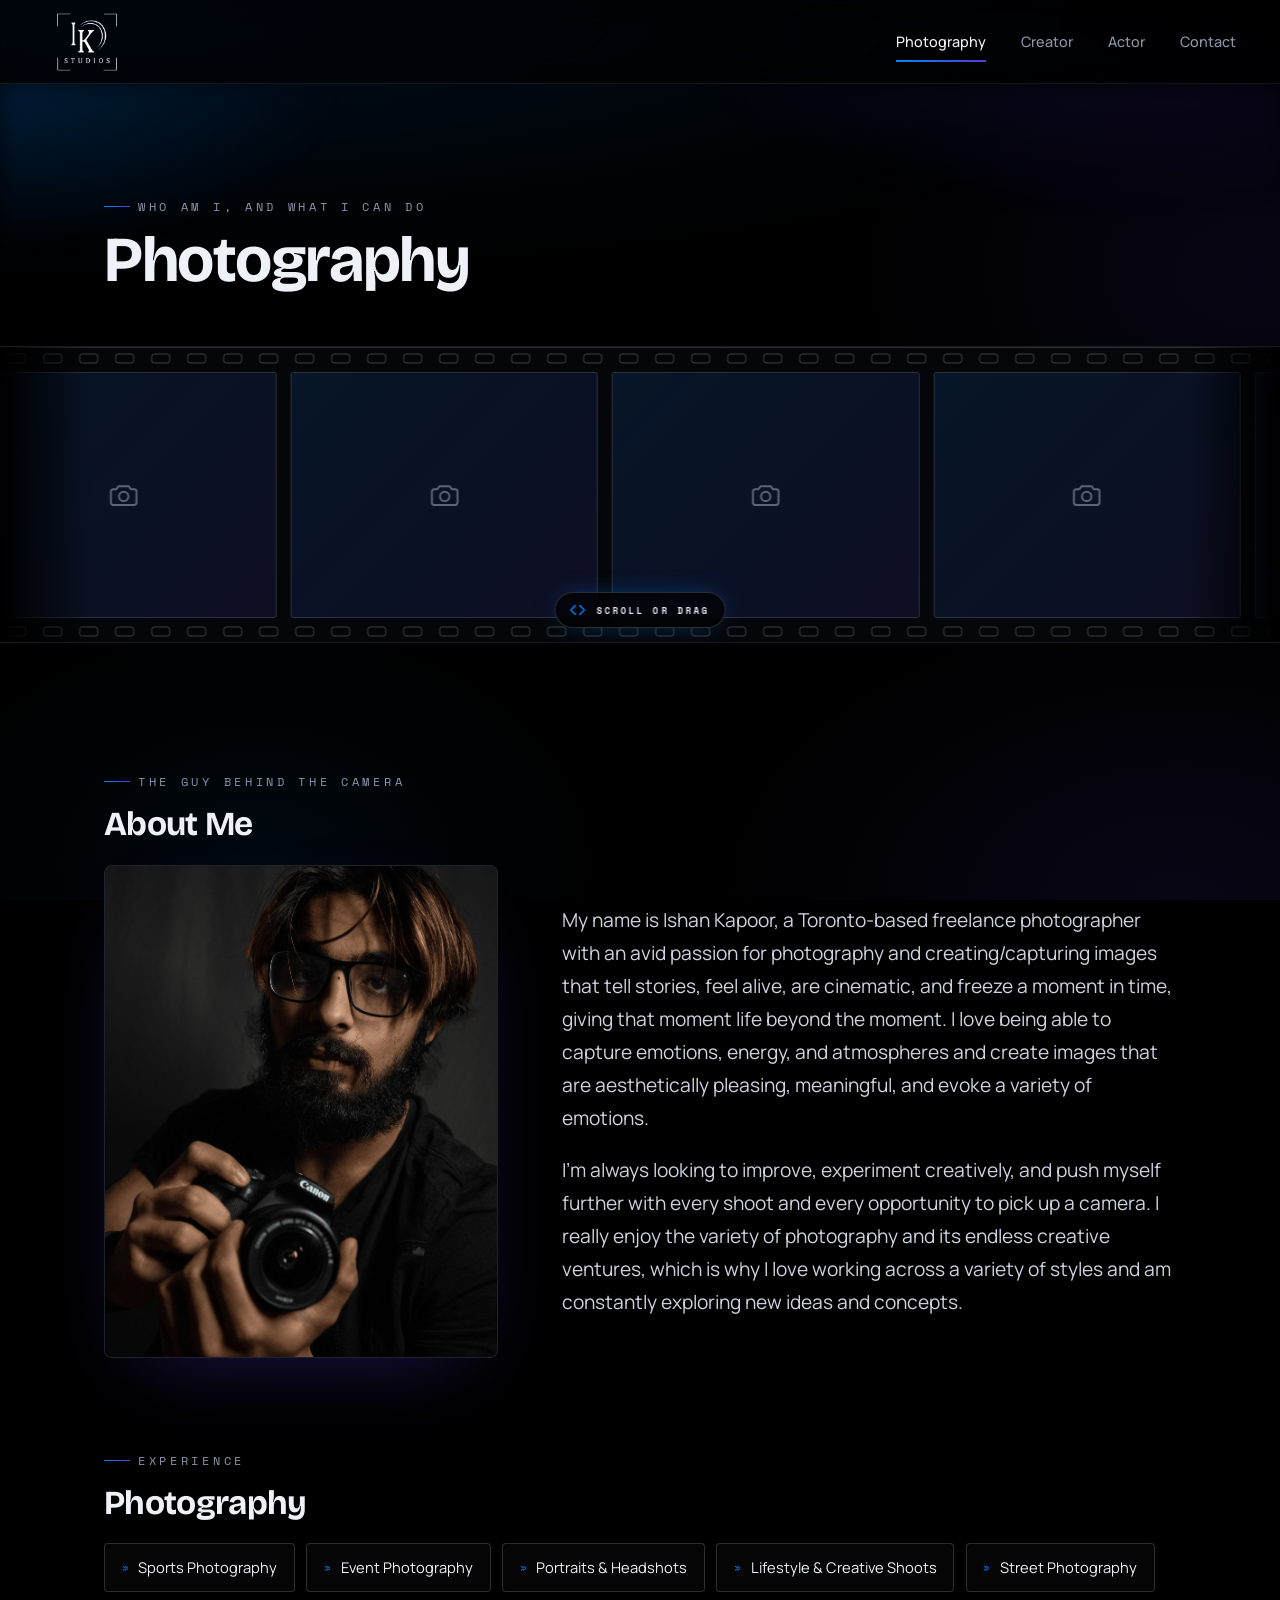
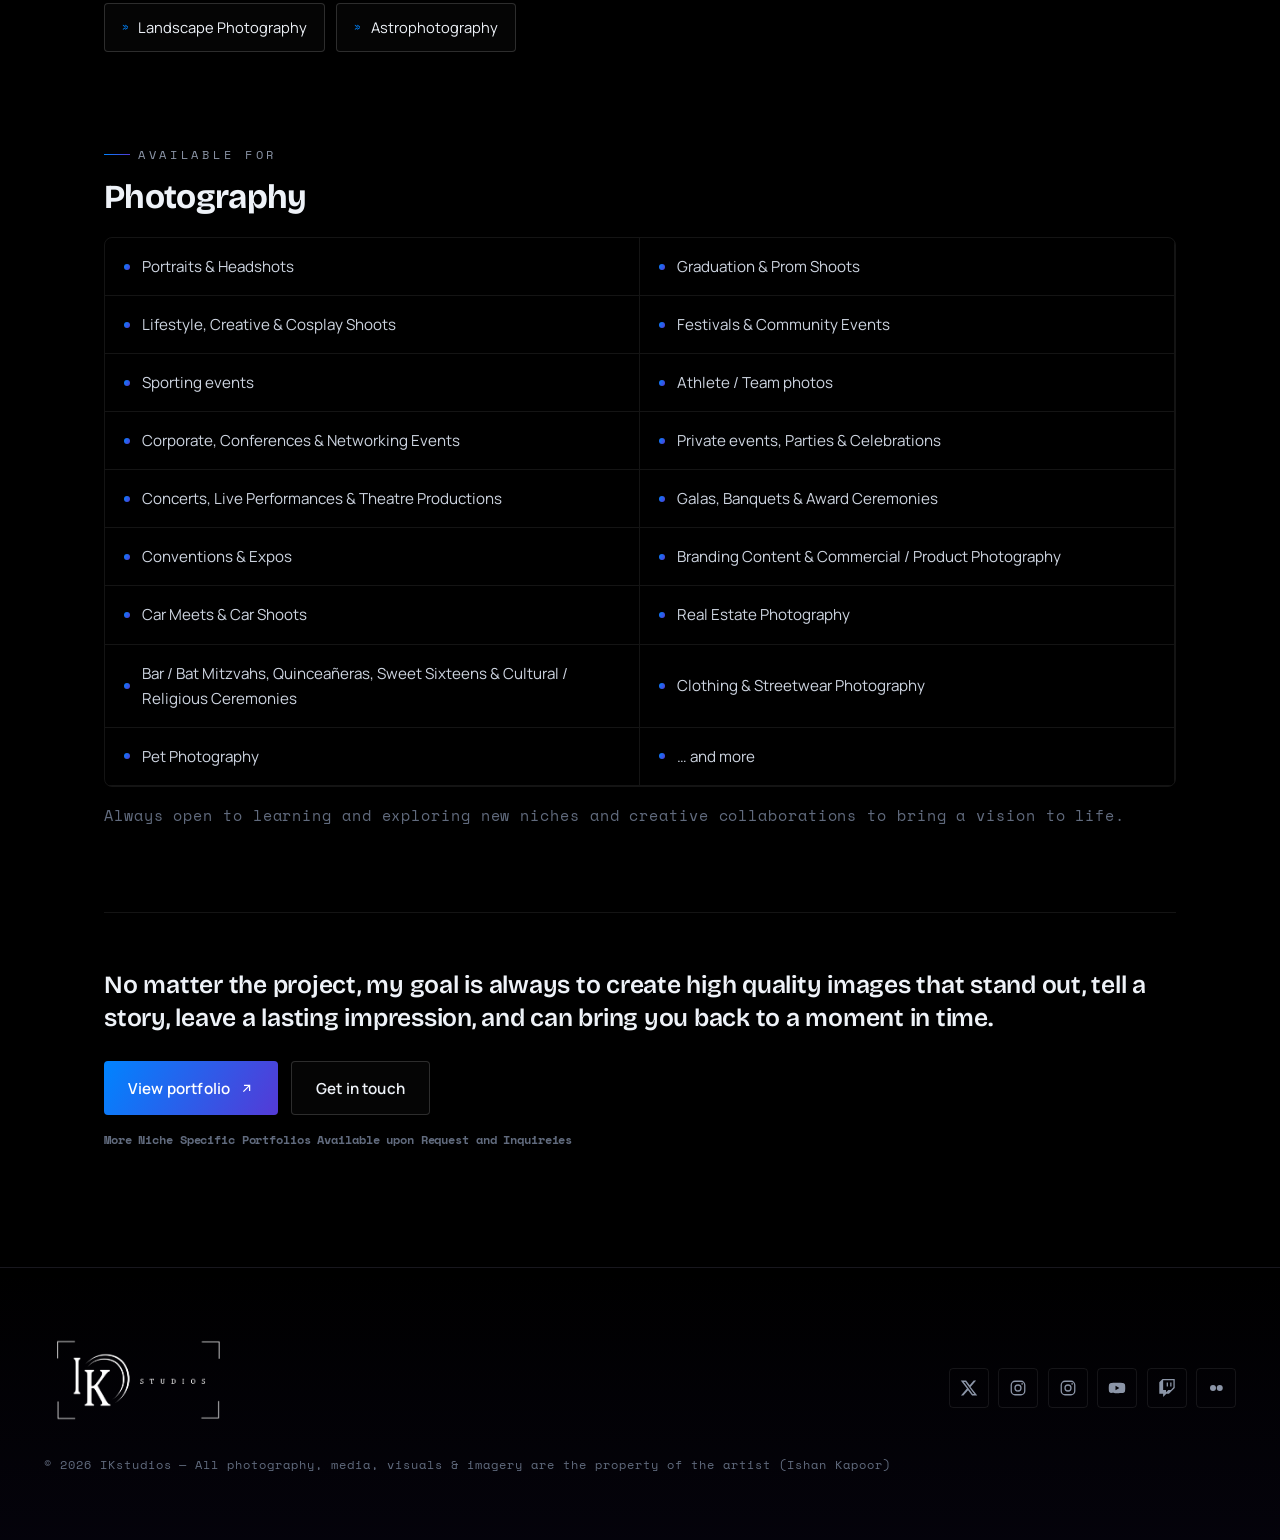
==== commit e56cef62: "Make every reel browsable, add scroll hints, update home cue - New drift.js drives all film reels fr" ====
--- a/about.html
+++ b/about.html
@@ -139,6 +139,7 @@
 
 <script src="assets/js/config.js"></script>
 <script src="assets/js/flickr-snapshot.js"></script>
+<script src="assets/js/drift.js"></script>
 <script src="assets/js/filmreel.js"></script>
 <script src="assets/js/main.js"></script>
 </body>
--- a/assets/css/styles.css
+++ b/assets/css/styles.css
@@ -278,7 +278,13 @@
   font-family:var(--f-mono);font-size:.6rem;letter-spacing:.3em;color:var(--muted-2);
   text-transform:uppercase;display:flex;flex-direction:column;align-items:center;gap:.6rem;
 }
+.scrollcue{text-decoration:none;cursor:pointer;transition:color .3s}
 .scrollcue span{width:1px;height:34px;background:linear-gradient(var(--muted-2),transparent);animation:cue 2.2s var(--ease) infinite}
+.scrollcue em{font-style:normal;display:inline-flex;align-items:center;gap:.5em;margin-top:-.1rem;padding:.45rem .8rem .45rem .9rem;border-radius:999px;
+  border:1px solid var(--line-strong);background:rgba(0,0,0,.45);color:#cfd8ea;font-size:.56rem;letter-spacing:.24em;transition:border-color .3s,color .3s,box-shadow .3s}
+.scrollcue em i{font-style:normal;color:var(--blue);display:inline-block;animation:cuedown 1.6s var(--ease) infinite}
+.scrollcue:hover em,.scrollcue:focus-visible em{border-color:var(--blue);color:#fff;box-shadow:0 0 24px -6px var(--blue-glow)}
+@keyframes cuedown{0%,100%{transform:translateY(-2px)}50%{transform:translateY(3px)}}
 @keyframes cue{0%{transform:scaleY(0);transform-origin:top}45%{transform:scaleY(1);transform-origin:top}
   55%{transform:scaleY(1);transform-origin:bottom}100%{transform:scaleY(0);transform-origin:bottom}}
 
@@ -296,11 +302,11 @@
   padding:24px 0;
   background:linear-gradient(90deg,#050609,#090b12,#050609);
   border-block:1px solid var(--line-strong);
-  animation:reeldrift linear infinite;
-  will-change:transform;
-}
-.reel--top .strip{animation-duration:64s;animation-direction:normal}
-.reel--bot .strip{animation-duration:88s;animation-direction:reverse}
+  will-change:transform;      /* moved by assets/js/drift.js (keeps running on phones with Reduce Motion on) */
+}
+/* --loop = seconds for one seamless loop · --rev:1 = runs the other way (read by drift.js) */
+.reel--top .strip{--loop:64}
+.reel--bot .strip{--loop:88;--rev:1}
 
 /* perforations (film sprocket holes) — 70mm gauge */
 .strip{position:relative}
@@ -343,9 +349,8 @@
   background:linear-gradient(90deg,#000 0,transparent 7%,transparent 93%,#000 100%)}
 .reel--band{position:relative;left:0;right:0;width:100%;transform:none;opacity:1;
   filter:none;display:flex}
-.reel--band .strip{animation-duration:74s;animation-direction:normal}
-
-@keyframes reeldrift{from{transform:translateX(0)}to{transform:translateX(-50%)}}
+.reel--band .strip{--loop:74}
+
 
 /* ============================================================
    PAGE HEADER (about / contact / generic)
@@ -505,7 +510,6 @@
 @media (prefers-reduced-motion:reduce){
   *{animation-duration:.001ms !important;animation-iteration-count:1 !important;
     transition-duration:.001ms !important;scroll-behavior:auto !important}
-  .strip{animation:none;transform:none}
   .reveal{opacity:1;transform:none}
 }
 
@@ -594,7 +598,7 @@
 .cside{position:relative;height:196px;overflow:hidden;border-block:1px solid var(--line);background:#04060a}
 .cside::after{content:"";position:absolute;inset:0;pointer-events:none;z-index:3;background:linear-gradient(90deg,#000 0,transparent 9%,transparent 91%,#000 100%)}
 .reel--v{position:absolute;inset:0;left:0;right:0;width:auto;transform:none;opacity:1;filter:none;display:block}
-.reel--v .strip{height:100%;align-items:center;animation-duration:90s}
+.reel--v .strip{height:100%;align-items:center;--loop:90}
 .reel--v .frame{width:190px;aspect-ratio:4/3}
 .reel--v .frame--video{aspect-ratio:16/9}
 a.frame{display:block;transition:transform .3s var(--ease),border-color .3s}
@@ -603,7 +607,6 @@
   background:rgba(0,0,0,.6) url("data:image/svg+xml,%3Csvg xmlns='http://www.w3.org/2000/svg' viewBox='0 0 24 24'%3E%3Cpath fill='white' d='M8 5v14l11-7z'/%3E%3C/svg%3E") center/48% no-repeat}
 a.frame:hover::after{opacity:1}
 a.frame.frame--tweet::after,a.frame:not(.frame--video):not(.frame--tweet)::after{background-image:none;content:"\2197";display:grid;place-items:center;color:#fff;font-size:1.3rem}
-@keyframes reeldriftY{from{transform:translateY(0)}to{transform:translateY(-50%)}}
 
 /* tweet cards (shown as frames in the reels) */
 .frame--tweet{background:linear-gradient(160deg,#0b0f18,#05070c)}
@@ -617,7 +620,7 @@
   .cside{position:absolute;top:0;right:var(--reel-gap);bottom:0;width:var(--reel-w);height:auto;order:0;z-index:0;border-block:0;border-inline:1px solid var(--line)}
   .cside::after{background:linear-gradient(90deg,#000 0,transparent 24%)}
   .chans,.chero{margin-right:calc(var(--reel-w) + var(--reel-gap) + 12px)}
-  .reel--v .strip{height:auto;width:100%;flex-direction:column;padding:0 28px;border-block:0;border-inline:0;animation-name:reeldriftY}
+  .reel--v .strip{height:auto;width:100%;flex-direction:column;padding:0 28px;border-block:0;border-inline:0}
   .reel--v .frame{width:100%;margin:7px 0}
   .reel--v .strip::before,.reel--v .strip::after{top:0;bottom:0;height:auto;width:15px;background-repeat:repeat-y;background-size:15px 36px;
     background-image:url("data:image/svg+xml,%3Csvg xmlns='http://www.w3.org/2000/svg' width='15' height='36'%3E%3Crect x='3' y='9' width='9' height='18' rx='2.5' fill='none' stroke='rgba(255,255,255,0.22)' stroke-width='1'/%3E%3C/svg%3E")}
@@ -647,6 +650,25 @@
 .actor{--reel-w:clamp(300px,32vw,460px);min-height:100vh}
 .actor .cside{order:0;height:300px}
 .actor .reel--v .frame{width:170px;aspect-ratio:2/3}
+/* reels you can scroll / drag / swipe (every reel except the home page) — see assets/js/drift.js */
+.is-browsable{cursor:grab;-webkit-user-select:none;user-select:none;-webkit-tap-highlight-color:transparent}
+.is-browsable.is-drag{cursor:grabbing}
+.is-browsable img{pointer-events:none;-webkit-user-drag:none;user-select:none}
+.is-browsable:focus-visible{outline:2px solid var(--blue);outline-offset:-3px}
+/* tiny "you can scroll this" pill that fades in over the reel, then away */
+.reel-hint{position:absolute;left:50%;bottom:14px;z-index:4;transform:translateX(-50%);pointer-events:none;
+  display:flex;align-items:center;gap:.65rem;padding:.5rem .95rem .5rem .8rem;border-radius:999px;white-space:nowrap;
+  font:700 .58rem/1 var(--f-mono);letter-spacing:.22em;text-transform:uppercase;color:#e3e9f5;
+  background:rgba(0,0,0,.66);border:1px solid var(--line-strong);backdrop-filter:blur(6px);-webkit-backdrop-filter:blur(6px);
+  box-shadow:0 0 26px -8px var(--blue-glow);opacity:0;transition:opacity .9s var(--ease)}
+.reel-hint.on{opacity:1}
+.reel-hint__ic{display:grid;color:var(--blue);animation:hintx 1.7s var(--ease) infinite}
+.reel-hint__ic svg{width:18px;height:18px}
+.reel-hint--v{bottom:auto;top:calc(var(--nav-h) + 22px)}   /* the tall reel runs behind the fixed nav, so sit just below it */
+.reel-hint--v .reel-hint__ic{animation-name:hinty}
+.reel-hint--v .reel-hint__ic svg{transform:rotate(90deg)}
+@keyframes hintx{0%,100%{transform:translateX(-3px)}50%{transform:translateX(3px)}}
+@keyframes hinty{0%,100%{transform:translateY(-3px)}50%{transform:translateY(3px)}}
 .asplit{order:1;position:relative;flex:1;--g:clamp(8px,1.1vw,16px);
   min-height:max(540px,calc(100vh - var(--nav-h) - 60px));margin:clamp(14px,2.4vw,34px)}
 .tri{position:absolute;inset:0;pointer-events:none;
